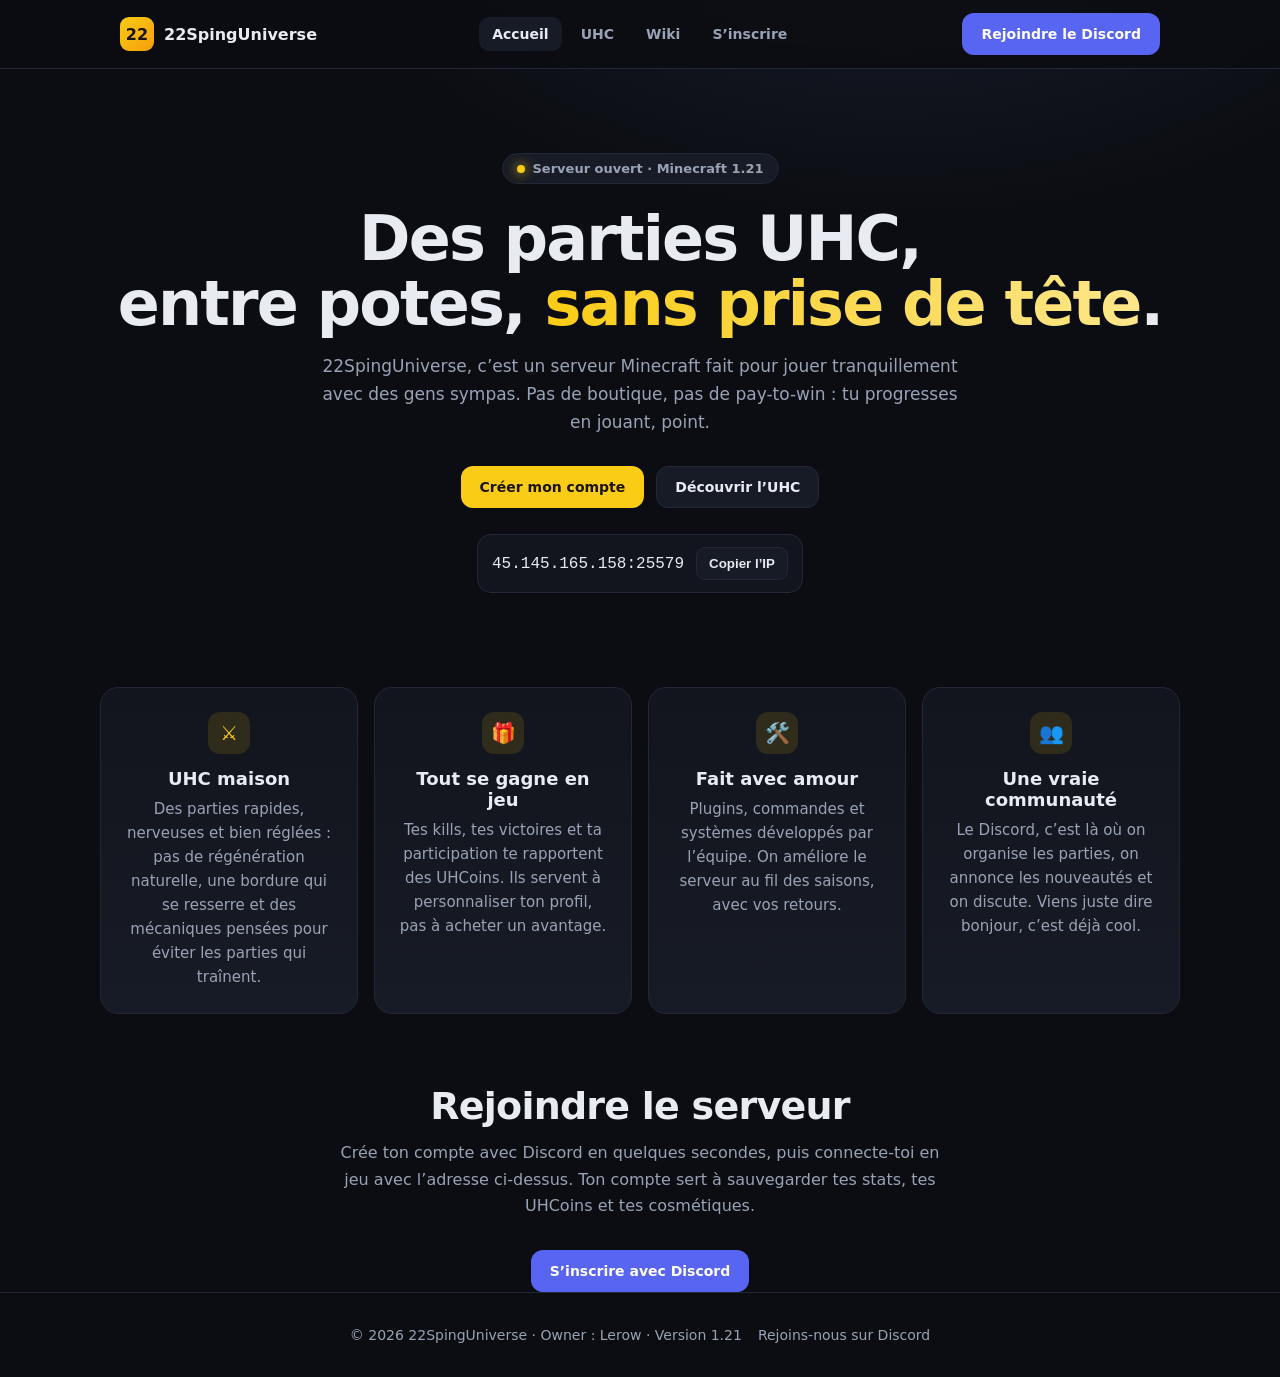
==== index.html @ 0c4b5602 "Add files via upload" ====
<!doctype html>
<html lang="fr">
<head>
<meta charset="utf-8">
<meta name="viewport" content="width=device-width, initial-scale=1">
<title>22SpingUniverse — Serveur Minecraft UHC entre amis</title>
<style>
:root{--bg:#0b0d12;--panel:#12151d;--panel2:#171b25;--line:#232838;--txt:#e8ebf2;--muted:#9aa3b5;--yellow:#facc15;--accent:#f59e0b;--discord:#5865F2}
*{box-sizing:border-box;margin:0;padding:0}
body{background:radial-gradient(1000px 600px at 70% -10%,#1b2030 0%,var(--bg) 60%);color:var(--txt);font-family:Inter,system-ui,sans-serif;min-height:100vh}
a{color:inherit;text-decoration:none}
.wrap{max-width:1080px;margin:0 auto;padding:0 20px}
header{position:sticky;top:0;z-index:20;background:rgba(11,13,18,.82);backdrop-filter:blur(12px);border-bottom:1px solid var(--line)}
.nav{display:flex;align-items:center;justify-content:space-between;height:68px}
.brand{display:flex;align-items:center;gap:10px;font-weight:800}
.logo{width:34px;height:34px;border-radius:9px;background:linear-gradient(135deg,var(--yellow),var(--accent));display:grid;place-items:center;color:#1a1400;font-weight:900}
.links{display:flex;gap:6px;align-items:center}
.links a{padding:9px 13px;border-radius:10px;color:var(--muted);font-size:14px;font-weight:600}
.links a:hover,.links a.active{color:var(--txt);background:var(--panel2)}
.btn{display:inline-flex;align-items:center;gap:9px;border-radius:12px;padding:12px 18px;font-weight:700;font-size:14px;border:1px solid transparent;cursor:pointer;transition:.18s}
.btn-yellow{background:var(--yellow);color:#1a1400}
.btn-yellow:hover{filter:brightness(1.08)}
.btn-discord{background:var(--discord);color:#fff}
.btn-discord:hover{filter:brightness(1.08)}
.btn-ghost{border-color:var(--line);background:var(--panel2);color:var(--txt)}
.hero{padding:84px 0 64px;text-align:center}
.pill{display:inline-flex;gap:8px;align-items:center;background:var(--panel2);border:1px solid var(--line);color:var(--muted);padding:7px 14px;border-radius:999px;font-size:13px;font-weight:600}
.dot{width:8px;height:8px;border-radius:50%;background:var(--yellow);box-shadow:0 0 12px var(--yellow)}
h1{font-size:clamp(36px,6vw,62px);line-height:1.05;margin:22px 0 16px;letter-spacing:-.03em}
h1 span{background:linear-gradient(90deg,var(--yellow),#fde68a);-webkit-background-clip:text;background-clip:text;color:transparent}
.lead{max-width:640px;margin:0 auto;color:var(--muted);font-size:17px;line-height:1.65}
.cta{display:flex;gap:12px;justify-content:center;flex-wrap:wrap;margin-top:30px}
.ip{margin-top:26px;display:inline-flex;align-items:center;gap:12px;background:var(--panel);border:1px solid var(--line);padding:12px 14px;border-radius:14px;font-family:ui-monospace,monospace}
.ip button{background:var(--panel2);border:1px solid var(--line);color:var(--txt);border-radius:9px;padding:8px 12px;cursor:pointer;font-weight:700}
.grid{display:grid;grid-template-columns:repeat(auto-fit,minmax(250px,1fr));gap:16px;padding:30px 0 70px}
.card{background:linear-gradient(180deg,var(--panel),var(--panel2));border:1px solid var(--line);border-radius:18px;padding:24px}
.card h3{margin-bottom:8px;font-size:18px}
.card p{color:var(--muted);line-height:1.6;font-size:15px}
.icon{width:42px;height:42px;border-radius:12px;display:grid;place-items:center;background:rgba(250,204,21,.12);color:var(--yellow);font-size:20px;margin-bottom:14px}
section{padding:64px 0}
h2{font-size:clamp(26px,4vw,38px);letter-spacing:-.02em;margin-bottom:12px}
.sub{color:var(--muted);max-width:620px;line-height:1.65}
footer{border-top:1px solid var(--line);padding:34px 0;color:var(--muted);font-size:14px}
.foot{display:flex;justify-content:space-between;gap:16px;flex-wrap:wrap;align-items:center}
@media(max-width:760px){.links{display:none}}

/* Centrage (hors header) */
.card{text-align:center}
.icon{margin-left:auto;margin-right:auto}
section.wrap{text-align:center}
.sub{margin-left:auto;margin-right:auto}
.foot{justify-content:center;text-align:center}
</style>
</head>
<body>
<header>
  <div class="wrap nav">
    <a class="brand" href="index.html"><span class="logo">22</span>22SpingUniverse</a>
    <nav class="links">
      <a href="index.html" class="active">Accueil</a>
      <a href="uhc.html">UHC</a>
      <a href="wiki.html">Wiki</a>
      <a href="register.html">S’inscrire</a>
    </nav>
    <a class="btn btn-discord" href="https://discord.gg/TON-INVITATION">Rejoindre le Discord</a>
  </div>
</header>

<main>
  <div class="wrap hero">
    <div class="pill"><span class="dot"></span> Serveur ouvert · Minecraft 1.21</div>
    <h1>Des parties UHC,<br>entre potes, <span>sans prise de tête</span>.</h1>
    <p class="lead">22SpingUniverse, c’est un serveur Minecraft fait pour jouer tranquillement avec des gens sympas. Pas de boutique, pas de pay-to-win : tu progresses en jouant, point.</p>
    <div class="cta">
      <a class="btn btn-yellow" href="register.html">Créer mon compte</a>
      <a class="btn btn-ghost" href="uhc.html">Découvrir l’UHC</a>
    </div>
    <div class="ip">
      <span id="ip">45.145.165.158:25579</span>
      <button onclick="navigator.clipboard.writeText(document.getElementById('ip').textContent)">Copier l’IP</button>
    </div>
  </div>

  <div class="wrap grid">
    <div class="card"><div class="icon">⚔️</div><h3>UHC maison</h3><p>Des parties rapides, nerveuses et bien réglées : pas de régénération naturelle, une bordure qui se resserre et des mécaniques pensées pour éviter les parties qui traînent.</p></div>
    <div class="card"><div class="icon">🎁</div><h3>Tout se gagne en jeu</h3><p>Tes kills, tes victoires et ta participation te rapportent des UHCoins. Ils servent à personnaliser ton profil, pas à acheter un avantage.</p></div>
    <div class="card"><div class="icon">🛠️</div><h3>Fait avec amour</h3><p>Plugins, commandes et systèmes développés par l’équipe. On améliore le serveur au fil des saisons, avec vos retours.</p></div>
    <div class="card"><div class="icon">👥</div><h3>Une vraie communauté</h3><p>Le Discord, c’est là où on organise les parties, on annonce les nouveautés et on discute. Viens juste dire bonjour, c’est déjà cool.</p></div>
  </div>

  <section class="wrap">
    <h2>Rejoindre le serveur</h2>
    <p class="sub">Crée ton compte avec Discord en quelques secondes, puis connecte-toi en jeu avec l’adresse ci-dessus. Ton compte sert à sauvegarder tes stats, tes UHCoins et tes cosmétiques.</p>
    <div class="cta">
      <a class="btn btn-discord" href="register.html">S’inscrire avec Discord</a>
    </div>
  </section>
</main>

<footer>
  <div class="wrap foot">
    <span>© 2026 22SpingUniverse · Owner : Lerow · Version 1.21</span>
    <a href="https://discord.gg/TON-INVITATION">Rejoins-nous sur Discord</a>
  </div>
</footer>
</body>
</html>
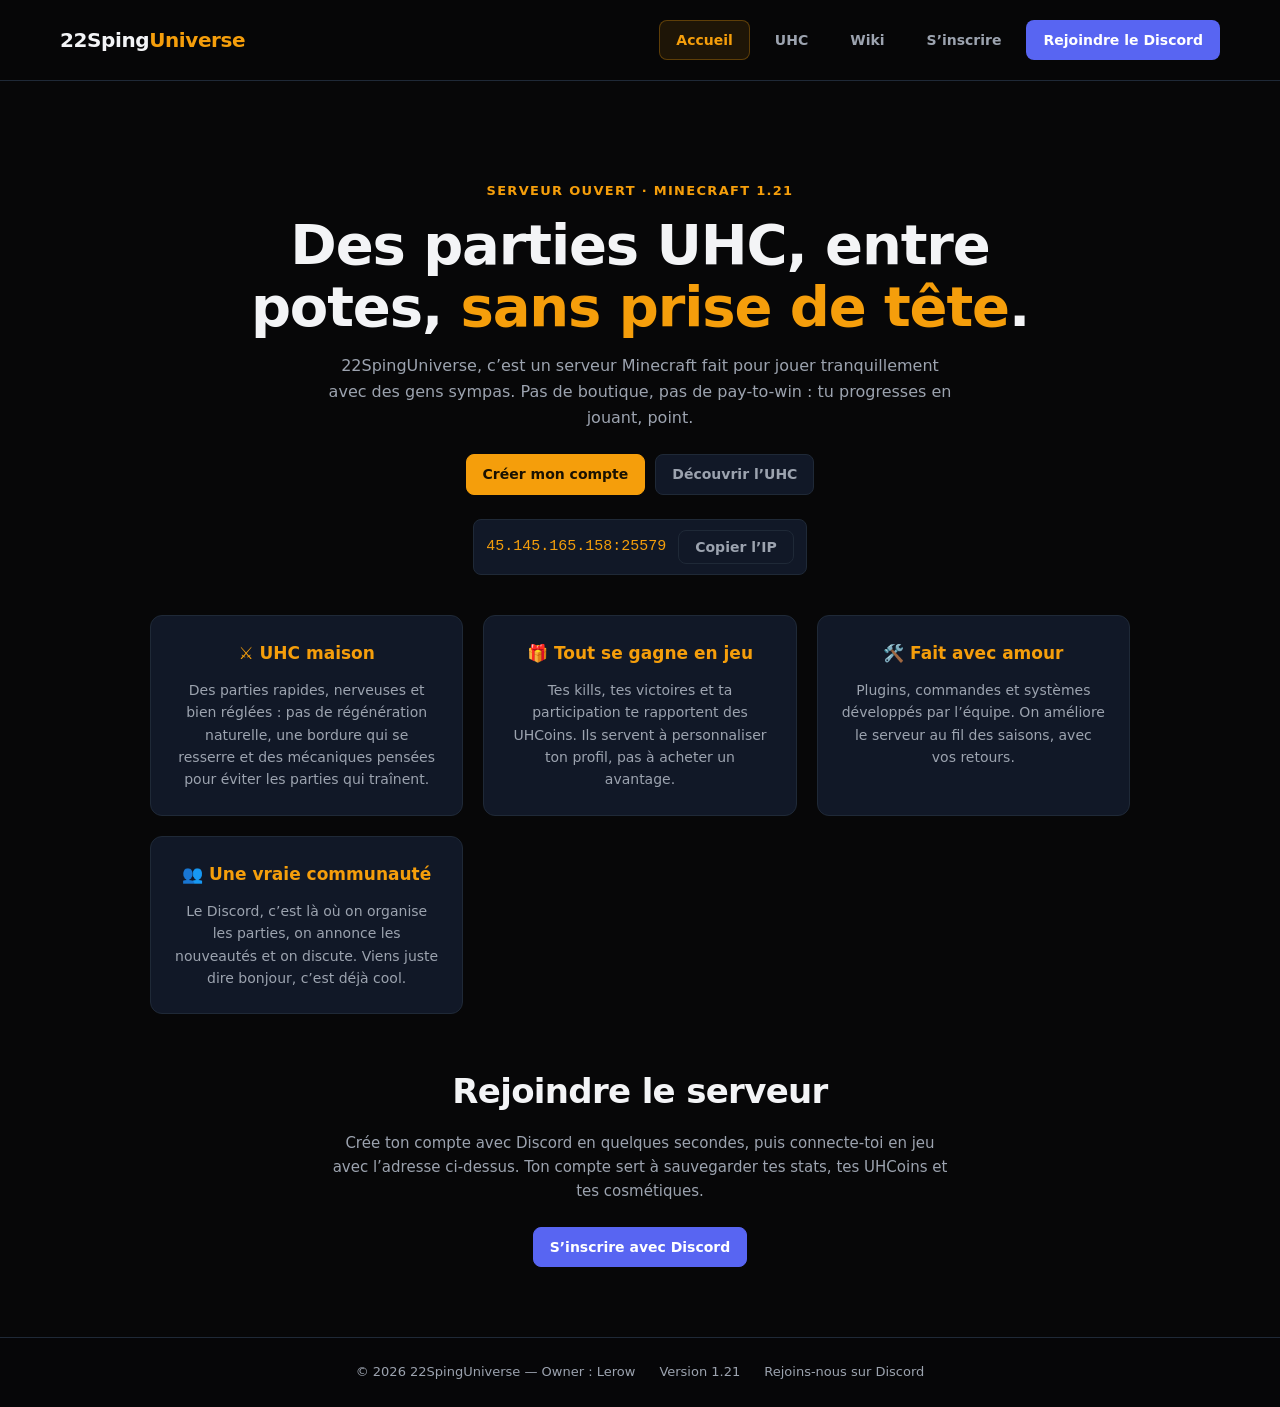
==== commit d8814d0d: "Add files via upload" ====
--- a/index.html
+++ b/index.html
@@ -2,106 +2,182 @@
 <html lang="fr">
 <head>
 <meta charset="utf-8">
-<meta name="viewport" content="width=device-width, initial-scale=1">
+<meta name="viewport" content="width=device-width, initial-scale=1, viewport-fit=cover">
 <title>22SpingUniverse — Serveur Minecraft UHC entre amis</title>
 <style>
-:root{--bg:#0b0d12;--panel:#12151d;--panel2:#171b25;--line:#232838;--txt:#e8ebf2;--muted:#9aa3b5;--yellow:#facc15;--accent:#f59e0b;--discord:#5865F2}
-*{box-sizing:border-box;margin:0;padding:0}
-body{background:radial-gradient(1000px 600px at 70% -10%,#1b2030 0%,var(--bg) 60%);color:var(--txt);font-family:Inter,system-ui,sans-serif;min-height:100vh}
-a{color:inherit;text-decoration:none}
-.wrap{max-width:1080px;margin:0 auto;padding:0 20px}
-header{position:sticky;top:0;z-index:20;background:rgba(11,13,18,.82);backdrop-filter:blur(12px);border-bottom:1px solid var(--line)}
-.nav{display:flex;align-items:center;justify-content:space-between;height:68px}
-.brand{display:flex;align-items:center;gap:10px;font-weight:800}
-.logo{width:34px;height:34px;border-radius:9px;background:linear-gradient(135deg,var(--yellow),var(--accent));display:grid;place-items:center;color:#1a1400;font-weight:900}
-.links{display:flex;gap:6px;align-items:center}
-.links a{padding:9px 13px;border-radius:10px;color:var(--muted);font-size:14px;font-weight:600}
-.links a:hover,.links a.active{color:var(--txt);background:var(--panel2)}
-.btn{display:inline-flex;align-items:center;gap:9px;border-radius:12px;padding:12px 18px;font-weight:700;font-size:14px;border:1px solid transparent;cursor:pointer;transition:.18s}
-.btn-yellow{background:var(--yellow);color:#1a1400}
-.btn-yellow:hover{filter:brightness(1.08)}
-.btn-discord{background:var(--discord);color:#fff}
-.btn-discord:hover{filter:brightness(1.08)}
-.btn-ghost{border-color:var(--line);background:var(--panel2);color:var(--txt)}
-.hero{padding:84px 0 64px;text-align:center}
-.pill{display:inline-flex;gap:8px;align-items:center;background:var(--panel2);border:1px solid var(--line);color:var(--muted);padding:7px 14px;border-radius:999px;font-size:13px;font-weight:600}
-.dot{width:8px;height:8px;border-radius:50%;background:var(--yellow);box-shadow:0 0 12px var(--yellow)}
-h1{font-size:clamp(36px,6vw,62px);line-height:1.05;margin:22px 0 16px;letter-spacing:-.03em}
-h1 span{background:linear-gradient(90deg,var(--yellow),#fde68a);-webkit-background-clip:text;background-clip:text;color:transparent}
-.lead{max-width:640px;margin:0 auto;color:var(--muted);font-size:17px;line-height:1.65}
-.cta{display:flex;gap:12px;justify-content:center;flex-wrap:wrap;margin-top:30px}
-.ip{margin-top:26px;display:inline-flex;align-items:center;gap:12px;background:var(--panel);border:1px solid var(--line);padding:12px 14px;border-radius:14px;font-family:ui-monospace,monospace}
-.ip button{background:var(--panel2);border:1px solid var(--line);color:var(--txt);border-radius:9px;padding:8px 12px;cursor:pointer;font-weight:700}
-.grid{display:grid;grid-template-columns:repeat(auto-fit,minmax(250px,1fr));gap:16px;padding:30px 0 70px}
-.card{background:linear-gradient(180deg,var(--panel),var(--panel2));border:1px solid var(--line);border-radius:18px;padding:24px}
-.card h3{margin-bottom:8px;font-size:18px}
-.card p{color:var(--muted);line-height:1.6;font-size:15px}
-.icon{width:42px;height:42px;border-radius:12px;display:grid;place-items:center;background:rgba(250,204,21,.12);color:var(--yellow);font-size:20px;margin-bottom:14px}
-section{padding:64px 0}
-h2{font-size:clamp(26px,4vw,38px);letter-spacing:-.02em;margin-bottom:12px}
-.sub{color:var(--muted);max-width:620px;line-height:1.65}
-footer{border-top:1px solid var(--line);padding:34px 0;color:var(--muted);font-size:14px}
-.foot{display:flex;justify-content:space-between;gap:16px;flex-wrap:wrap;align-items:center}
-@media(max-width:760px){.links{display:none}}
+:root {
+  --bg: #070708;
+  --fg: #f3f4f6;
+  --jaune: #f59e0b;
+  --jaune-hover: #fbbf24;
+  --dim: #9ca3af;
+  --ligne: #1f2937;
+  --ligne-jaune: rgba(245, 158, 11, 0.4);
+  --carte: #111827;
+  --discord: #5865F2;
+}
 
-/* Centrage (hors header) */
-.card{text-align:center}
-.icon{margin-left:auto;margin-right:auto}
-section.wrap{text-align:center}
-.sub{margin-left:auto;margin-right:auto}
-.foot{justify-content:center;text-align:center}
+* { box-sizing: border-box; }
+
+body {
+  margin: 0;
+  background: var(--bg);
+  color: var(--fg);
+  font: 16px/1.6 system-ui, -apple-system, 'Segoe UI', Roboto, sans-serif;
+  min-height: 100vh;
+  display: flex;
+  flex-direction: column;
+}
+
+a { color: inherit; text-decoration: none; }
+
+header.top {
+  border-bottom: 1px solid var(--ligne);
+  display: flex;
+  align-items: center;
+  justify-content: space-between;
+  gap: 16px;
+  padding: 20px clamp(20px, 5vw, 60px);
+  background: rgba(7, 7, 8, 0.8);
+  backdrop-filter: blur(10px);
+  position: sticky;
+  top: 0;
+  z-index: 100;
+}
+
+.logo { font-weight: 800; font-size: 20px; letter-spacing: -.02em; }
+.logo span { color: var(--jaune); }
+
+header.top nav { display: flex; gap: 8px; flex-wrap: wrap; align-items: center; }
+header.top nav a {
+  font-size: 14px; font-weight: 600; padding: 8px 16px;
+  border: 1px solid transparent; color: var(--dim); border-radius: 8px;
+  transition: all .2s ease;
+}
+header.top nav a:hover { color: var(--fg); background: rgba(255,255,255,0.03); border-color: var(--ligne); }
+header.top nav a.active { background: rgba(245,158,11,0.1); color: var(--jaune); border-color: rgba(245,158,11,0.3); }
+header.top nav a.discord { background: var(--discord); color: #fff; }
+header.top nav a.discord:hover { filter: brightness(1.1); }
+
+.menu-toggle {
+  display: none; background: none; border: 1px solid var(--ligne);
+  color: var(--fg); font-size: 20px; padding: 6px 12px; border-radius: 8px; cursor: pointer;
+}
+
+.hero {
+  padding: clamp(50px, 8vw, 100px) clamp(20px, 5vw, 60px) clamp(30px, 5vw, 40px);
+  max-width: 960px; margin: 0 auto; text-align: center;
+}
+.hero .kicker { color: var(--jaune); font-size: 13px; font-weight: 700; letter-spacing: .1em; text-transform: uppercase; margin: 0 0 12px; }
+.hero h1 { margin: 0 0 16px; font-size: clamp(34px, 6vw, 56px); font-weight: 800; line-height: 1.1; letter-spacing: -.02em; }
+.hero h1 em { font-style: normal; color: var(--jaune); }
+.hero p.lead { color: var(--dim); max-width: 640px; margin: 0 auto; }
+
+.cta { display: flex; gap: 10px; justify-content: center; flex-wrap: wrap; margin-top: 24px; }
+.btn {
+  display: inline-flex; align-items: center; gap: 8px; padding: 8px 16px;
+  font-size: 14px; font-weight: 600; border-radius: 8px; cursor: pointer;
+  border: 1px solid var(--ligne); background: var(--carte); color: var(--dim);
+  transition: all .2s ease; font-family: inherit;
+}
+.btn:hover { border-color: var(--ligne-jaune); color: var(--fg); }
+.btn-jaune { background: var(--jaune); border-color: var(--jaune); color: #1a1100; }
+.btn-jaune:hover { background: var(--jaune-hover); border-color: var(--jaune-hover); color: #1a1100; }
+.btn-discord { background: var(--discord); border-color: var(--discord); color: #fff; }
+.btn-discord:hover { filter: brightness(1.1); color: #fff; border-color: var(--discord); }
+
+.ip {
+  margin-top: 24px; display: inline-flex; align-items: center; gap: 12px;
+  background: var(--carte); border: 1px solid var(--ligne); padding: 10px 12px; border-radius: 8px;
+}
+.ip code { background: none; color: var(--jaune); font-family: monospace; font-size: 15px; padding: 0; }
+
+.content { padding: 0 clamp(20px, 5vw, 60px) clamp(40px, 6vw, 70px); max-width: 1100px; margin: 0 auto; width: 100%; }
+
+.cartes-grid { display: grid; gap: 20px; grid-template-columns: repeat(auto-fit, minmax(240px, 1fr)); }
+.card-info {
+  background: var(--carte); border: 1px solid var(--ligne); border-radius: 12px; padding: 24px;
+  text-align: center; transition: border-color .2s ease;
+}
+.card-info:hover { border-color: var(--ligne-jaune); }
+.card-info h3 { margin: 0 0 12px; font-size: 17px; color: var(--jaune); display: flex; align-items: center; justify-content: center; gap: 8px; }
+.card-info p { margin: 0; color: var(--dim); font-size: 14px; }
+
+.join { text-align: center; padding: clamp(30px, 5vw, 50px) 0 0; }
+.join h2 { margin: 0 0 12px; font-size: clamp(24px, 4vw, 34px); font-weight: 800; letter-spacing: -.02em; }
+.join p { color: var(--dim); max-width: 620px; margin: 0 auto; font-size: 15px; }
+
+footer {
+  margin-top: auto; border-top: 1px solid var(--ligne); padding: 24px clamp(20px, 5vw, 60px);
+  display: flex; justify-content: center; text-align: center; flex-wrap: wrap; gap: 12px 24px; font-size: 13px; color: var(--dim);
+  background: rgba(7, 7, 8, 0.5);
+}
+footer a:hover { color: var(--jaune); }
+
+@media (max-width: 768px) {
+  .menu-toggle { display: block; }
+  header.top { flex-wrap: wrap; }
+  header.top nav { display: none; width: 100%; flex-direction: column; align-items: stretch; margin-top: 16px; background: var(--carte); padding: 16px; border-radius: 10px; border: 1px solid var(--ligne); }
+  header.top nav.open { display: flex; }
+  header.top nav a { padding: 10px 14px; }
+}
 </style>
 </head>
 <body>
-<header>
-  <div class="wrap nav">
-    <a class="brand" href="index.html"><span class="logo">22</span>22SpingUniverse</a>
-    <nav class="links">
-      <a href="index.html" class="active">Accueil</a>
-      <a href="uhc.html">UHC</a>
-      <a href="wiki.html">Wiki</a>
-      <a href="register.html">S’inscrire</a>
-    </nav>
-    <a class="btn btn-discord" href="https://discord.gg/TON-INVITATION">Rejoindre le Discord</a>
-  </div>
+
+<header class="top">
+  <a class="logo" href="index.html">22Sping<span>Universe</span></a>
+  <button class="menu-toggle" onclick="toggleMenu()" aria-label="Menu">☰</button>
+  <nav id="nav-menu" aria-label="Navigation principale">
+    <a class="active" href="index.html">Accueil</a>
+    <a href="uhc.html">UHC</a>
+    <a href="wiki.html">Wiki</a>
+    <a href="register.html">S’inscrire</a>
+    <a class="discord" href="https://discord.gg/TON-INVITATION">Rejoindre le Discord</a>
+  </nav>
 </header>
 
 <main>
-  <div class="wrap hero">
-    <div class="pill"><span class="dot"></span> Serveur ouvert · Minecraft 1.21</div>
-    <h1>Des parties UHC,<br>entre potes, <span>sans prise de tête</span>.</h1>
+  <section class="hero">
+    <p class="kicker">Serveur ouvert · Minecraft 1.21</p>
+    <h1>Des parties UHC, entre potes, <em>sans prise de tête</em>.</h1>
     <p class="lead">22SpingUniverse, c’est un serveur Minecraft fait pour jouer tranquillement avec des gens sympas. Pas de boutique, pas de pay-to-win : tu progresses en jouant, point.</p>
     <div class="cta">
-      <a class="btn btn-yellow" href="register.html">Créer mon compte</a>
-      <a class="btn btn-ghost" href="uhc.html">Découvrir l’UHC</a>
+      <a class="btn btn-jaune" href="register.html">Créer mon compte</a>
+      <a class="btn" href="uhc.html">Découvrir l’UHC</a>
     </div>
     <div class="ip">
-      <span id="ip">45.145.165.158:25579</span>
-      <button onclick="navigator.clipboard.writeText(document.getElementById('ip').textContent)">Copier l’IP</button>
+      <code id="ip">45.145.165.158:25579</code>
+      <button class="btn" onclick="navigator.clipboard.writeText(document.getElementById('ip').textContent)">Copier l’IP</button>
     </div>
-  </div>
+  </section>
 
-  <div class="wrap grid">
-    <div class="card"><div class="icon">⚔️</div><h3>UHC maison</h3><p>Des parties rapides, nerveuses et bien réglées : pas de régénération naturelle, une bordure qui se resserre et des mécaniques pensées pour éviter les parties qui traînent.</p></div>
-    <div class="card"><div class="icon">🎁</div><h3>Tout se gagne en jeu</h3><p>Tes kills, tes victoires et ta participation te rapportent des UHCoins. Ils servent à personnaliser ton profil, pas à acheter un avantage.</p></div>
-    <div class="card"><div class="icon">🛠️</div><h3>Fait avec amour</h3><p>Plugins, commandes et systèmes développés par l’équipe. On améliore le serveur au fil des saisons, avec vos retours.</p></div>
-    <div class="card"><div class="icon">👥</div><h3>Une vraie communauté</h3><p>Le Discord, c’est là où on organise les parties, on annonce les nouveautés et on discute. Viens juste dire bonjour, c’est déjà cool.</p></div>
-  </div>
+  <section class="content">
+    <div class="cartes-grid">
+      <div class="card-info"><h3>⚔️ UHC maison</h3><p>Des parties rapides, nerveuses et bien réglées : pas de régénération naturelle, une bordure qui se resserre et des mécaniques pensées pour éviter les parties qui traînent.</p></div>
+      <div class="card-info"><h3>🎁 Tout se gagne en jeu</h3><p>Tes kills, tes victoires et ta participation te rapportent des UHCoins. Ils servent à personnaliser ton profil, pas à acheter un avantage.</p></div>
+      <div class="card-info"><h3>🛠️ Fait avec amour</h3><p>Plugins, commandes et systèmes développés par l’équipe. On améliore le serveur au fil des saisons, avec vos retours.</p></div>
+      <div class="card-info"><h3>👥 Une vraie communauté</h3><p>Le Discord, c’est là où on organise les parties, on annonce les nouveautés et on discute. Viens juste dire bonjour, c’est déjà cool.</p></div>
+    </div>
 
-  <section class="wrap">
-    <h2>Rejoindre le serveur</h2>
-    <p class="sub">Crée ton compte avec Discord en quelques secondes, puis connecte-toi en jeu avec l’adresse ci-dessus. Ton compte sert à sauvegarder tes stats, tes UHCoins et tes cosmétiques.</p>
-    <div class="cta">
-      <a class="btn btn-discord" href="register.html">S’inscrire avec Discord</a>
+    <div class="join">
+      <h2>Rejoindre le serveur</h2>
+      <p>Crée ton compte avec Discord en quelques secondes, puis connecte-toi en jeu avec l’adresse ci-dessus. Ton compte sert à sauvegarder tes stats, tes UHCoins et tes cosmétiques.</p>
+      <div class="cta">
+        <a class="btn btn-discord" href="register.html">S’inscrire avec Discord</a>
+      </div>
     </div>
   </section>
 </main>
 
 <footer>
-  <div class="wrap foot">
-    <span>© 2026 22SpingUniverse · Owner : Lerow · Version 1.21</span>
-    <a href="https://discord.gg/TON-INVITATION">Rejoins-nous sur Discord</a>
-  </div>
+  <span>&copy; 2026 22SpingUniverse &mdash; Owner : Lerow</span>
+  <span>Version 1.21</span>
+  <a href="https://discord.gg/TON-INVITATION">Rejoins-nous sur Discord</a>
 </footer>
+
+<script>
+function toggleMenu() { document.getElementById('nav-menu').classList.toggle('open'); }
+</script>
 </body>
 </html>
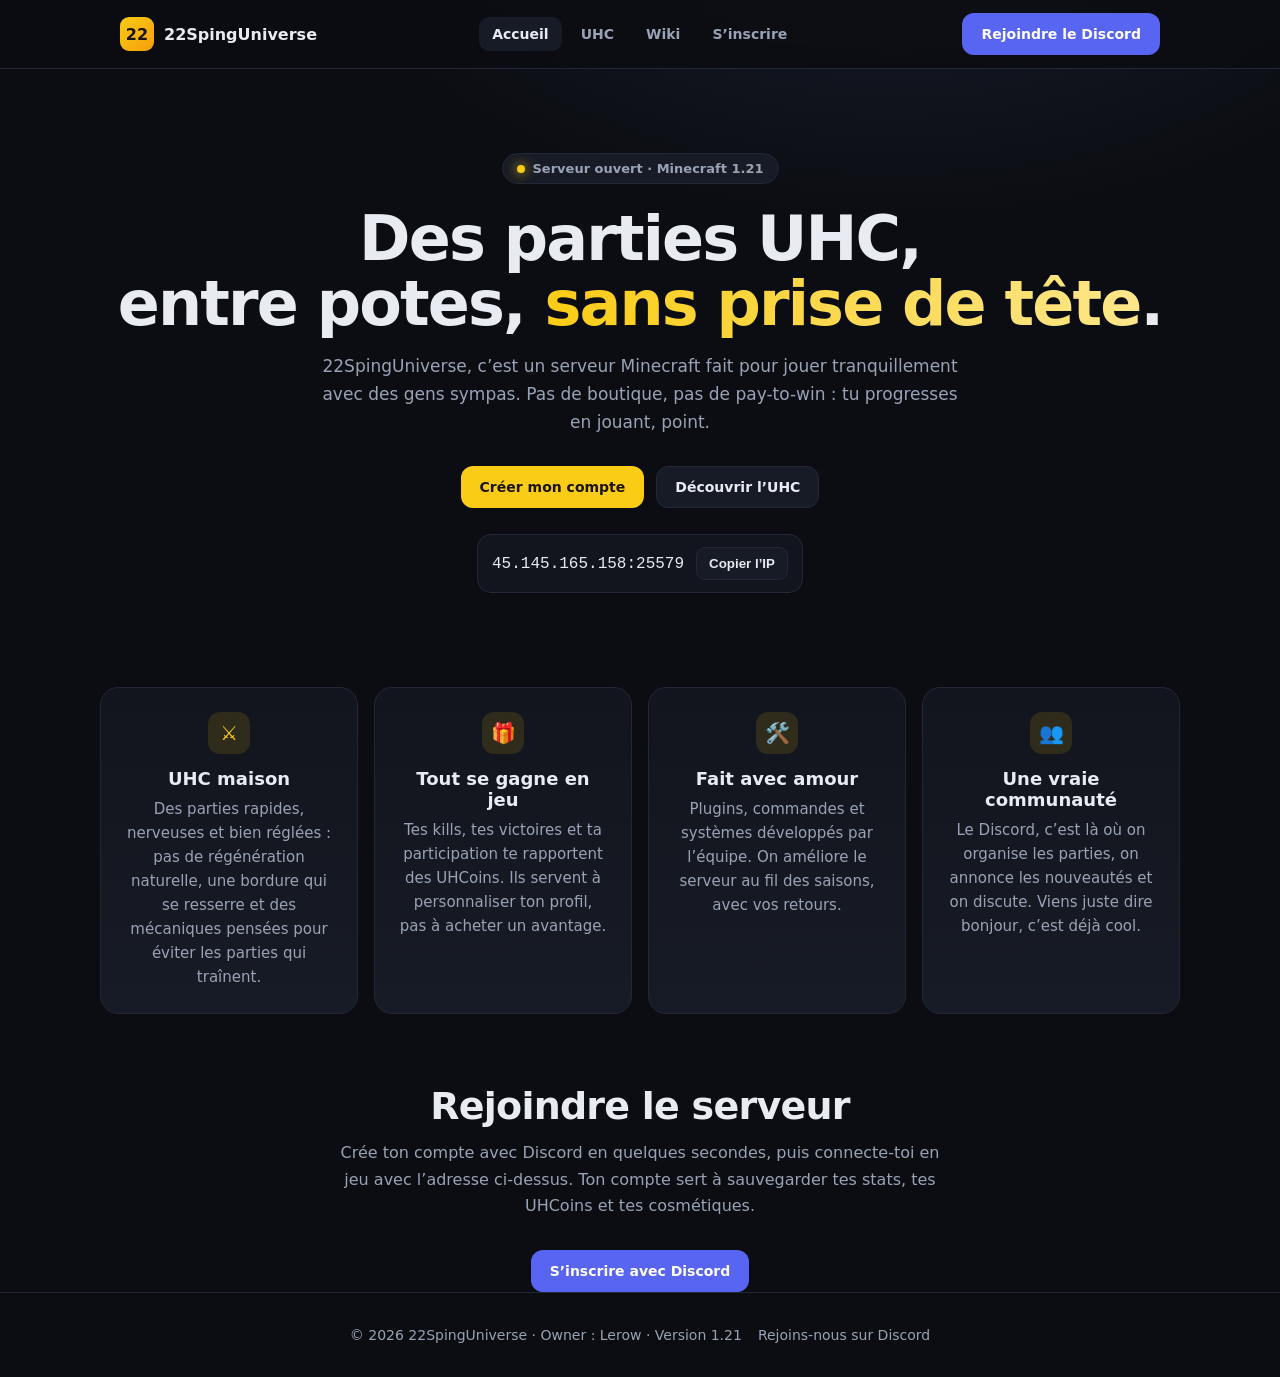
==== commit e00f5a85: "Add files via upload" ====
--- a/index.html
+++ b/index.html
@@ -2,182 +2,106 @@
 <html lang="fr">
 <head>
 <meta charset="utf-8">
-<meta name="viewport" content="width=device-width, initial-scale=1, viewport-fit=cover">
+<meta name="viewport" content="width=device-width, initial-scale=1">
 <title>22SpingUniverse — Serveur Minecraft UHC entre amis</title>
 <style>
-:root {
-  --bg: #070708;
-  --fg: #f3f4f6;
-  --jaune: #f59e0b;
-  --jaune-hover: #fbbf24;
-  --dim: #9ca3af;
-  --ligne: #1f2937;
-  --ligne-jaune: rgba(245, 158, 11, 0.4);
-  --carte: #111827;
-  --discord: #5865F2;
-}
+:root{--bg:#0b0d12;--panel:#12151d;--panel2:#171b25;--line:#232838;--txt:#e8ebf2;--muted:#9aa3b5;--yellow:#facc15;--accent:#f59e0b;--discord:#5865F2}
+*{box-sizing:border-box;margin:0;padding:0}
+body{background:radial-gradient(1000px 600px at 70% -10%,#1b2030 0%,var(--bg) 60%);color:var(--txt);font-family:Inter,system-ui,sans-serif;min-height:100vh}
+a{color:inherit;text-decoration:none}
+.wrap{max-width:1080px;margin:0 auto;padding:0 20px}
+header{position:sticky;top:0;z-index:20;background:rgba(11,13,18,.82);backdrop-filter:blur(12px);border-bottom:1px solid var(--line)}
+.nav{display:flex;align-items:center;justify-content:space-between;height:68px}
+.brand{display:flex;align-items:center;gap:10px;font-weight:800}
+.logo{width:34px;height:34px;border-radius:9px;background:linear-gradient(135deg,var(--yellow),var(--accent));display:grid;place-items:center;color:#1a1400;font-weight:900}
+.links{display:flex;gap:6px;align-items:center}
+.links a{padding:9px 13px;border-radius:10px;color:var(--muted);font-size:14px;font-weight:600}
+.links a:hover,.links a.active{color:var(--txt);background:var(--panel2)}
+.btn{display:inline-flex;align-items:center;gap:9px;border-radius:12px;padding:12px 18px;font-weight:700;font-size:14px;border:1px solid transparent;cursor:pointer;transition:.18s}
+.btn-yellow{background:var(--yellow);color:#1a1400}
+.btn-yellow:hover{filter:brightness(1.08)}
+.btn-discord{background:var(--discord);color:#fff}
+.btn-discord:hover{filter:brightness(1.08)}
+.btn-ghost{border-color:var(--line);background:var(--panel2);color:var(--txt)}
+.hero{padding:84px 0 64px;text-align:center}
+.pill{display:inline-flex;gap:8px;align-items:center;background:var(--panel2);border:1px solid var(--line);color:var(--muted);padding:7px 14px;border-radius:999px;font-size:13px;font-weight:600}
+.dot{width:8px;height:8px;border-radius:50%;background:var(--yellow);box-shadow:0 0 12px var(--yellow)}
+h1{font-size:clamp(36px,6vw,62px);line-height:1.05;margin:22px 0 16px;letter-spacing:-.03em}
+h1 span{background:linear-gradient(90deg,var(--yellow),#fde68a);-webkit-background-clip:text;background-clip:text;color:transparent}
+.lead{max-width:640px;margin:0 auto;color:var(--muted);font-size:17px;line-height:1.65}
+.cta{display:flex;gap:12px;justify-content:center;flex-wrap:wrap;margin-top:30px}
+.ip{margin-top:26px;display:inline-flex;align-items:center;gap:12px;background:var(--panel);border:1px solid var(--line);padding:12px 14px;border-radius:14px;font-family:ui-monospace,monospace}
+.ip button{background:var(--panel2);border:1px solid var(--line);color:var(--txt);border-radius:9px;padding:8px 12px;cursor:pointer;font-weight:700}
+.grid{display:grid;grid-template-columns:repeat(auto-fit,minmax(250px,1fr));gap:16px;padding:30px 0 70px}
+.card{background:linear-gradient(180deg,var(--panel),var(--panel2));border:1px solid var(--line);border-radius:18px;padding:24px}
+.card h3{margin-bottom:8px;font-size:18px}
+.card p{color:var(--muted);line-height:1.6;font-size:15px}
+.icon{width:42px;height:42px;border-radius:12px;display:grid;place-items:center;background:rgba(250,204,21,.12);color:var(--yellow);font-size:20px;margin-bottom:14px}
+section{padding:64px 0}
+h2{font-size:clamp(26px,4vw,38px);letter-spacing:-.02em;margin-bottom:12px}
+.sub{color:var(--muted);max-width:620px;line-height:1.65}
+footer{border-top:1px solid var(--line);padding:34px 0;color:var(--muted);font-size:14px}
+.foot{display:flex;justify-content:space-between;gap:16px;flex-wrap:wrap;align-items:center}
+@media(max-width:760px){.links{display:none}}
 
-* { box-sizing: border-box; }
-
-body {
-  margin: 0;
-  background: var(--bg);
-  color: var(--fg);
-  font: 16px/1.6 system-ui, -apple-system, 'Segoe UI', Roboto, sans-serif;
-  min-height: 100vh;
-  display: flex;
-  flex-direction: column;
-}
-
-a { color: inherit; text-decoration: none; }
-
-header.top {
-  border-bottom: 1px solid var(--ligne);
-  display: flex;
-  align-items: center;
-  justify-content: space-between;
-  gap: 16px;
-  padding: 20px clamp(20px, 5vw, 60px);
-  background: rgba(7, 7, 8, 0.8);
-  backdrop-filter: blur(10px);
-  position: sticky;
-  top: 0;
-  z-index: 100;
-}
-
-.logo { font-weight: 800; font-size: 20px; letter-spacing: -.02em; }
-.logo span { color: var(--jaune); }
-
-header.top nav { display: flex; gap: 8px; flex-wrap: wrap; align-items: center; }
-header.top nav a {
-  font-size: 14px; font-weight: 600; padding: 8px 16px;
-  border: 1px solid transparent; color: var(--dim); border-radius: 8px;
-  transition: all .2s ease;
-}
-header.top nav a:hover { color: var(--fg); background: rgba(255,255,255,0.03); border-color: var(--ligne); }
-header.top nav a.active { background: rgba(245,158,11,0.1); color: var(--jaune); border-color: rgba(245,158,11,0.3); }
-header.top nav a.discord { background: var(--discord); color: #fff; }
-header.top nav a.discord:hover { filter: brightness(1.1); }
-
-.menu-toggle {
-  display: none; background: none; border: 1px solid var(--ligne);
-  color: var(--fg); font-size: 20px; padding: 6px 12px; border-radius: 8px; cursor: pointer;
-}
-
-.hero {
-  padding: clamp(50px, 8vw, 100px) clamp(20px, 5vw, 60px) clamp(30px, 5vw, 40px);
-  max-width: 960px; margin: 0 auto; text-align: center;
-}
-.hero .kicker { color: var(--jaune); font-size: 13px; font-weight: 700; letter-spacing: .1em; text-transform: uppercase; margin: 0 0 12px; }
-.hero h1 { margin: 0 0 16px; font-size: clamp(34px, 6vw, 56px); font-weight: 800; line-height: 1.1; letter-spacing: -.02em; }
-.hero h1 em { font-style: normal; color: var(--jaune); }
-.hero p.lead { color: var(--dim); max-width: 640px; margin: 0 auto; }
-
-.cta { display: flex; gap: 10px; justify-content: center; flex-wrap: wrap; margin-top: 24px; }
-.btn {
-  display: inline-flex; align-items: center; gap: 8px; padding: 8px 16px;
-  font-size: 14px; font-weight: 600; border-radius: 8px; cursor: pointer;
-  border: 1px solid var(--ligne); background: var(--carte); color: var(--dim);
-  transition: all .2s ease; font-family: inherit;
-}
-.btn:hover { border-color: var(--ligne-jaune); color: var(--fg); }
-.btn-jaune { background: var(--jaune); border-color: var(--jaune); color: #1a1100; }
-.btn-jaune:hover { background: var(--jaune-hover); border-color: var(--jaune-hover); color: #1a1100; }
-.btn-discord { background: var(--discord); border-color: var(--discord); color: #fff; }
-.btn-discord:hover { filter: brightness(1.1); color: #fff; border-color: var(--discord); }
-
-.ip {
-  margin-top: 24px; display: inline-flex; align-items: center; gap: 12px;
-  background: var(--carte); border: 1px solid var(--ligne); padding: 10px 12px; border-radius: 8px;
-}
-.ip code { background: none; color: var(--jaune); font-family: monospace; font-size: 15px; padding: 0; }
-
-.content { padding: 0 clamp(20px, 5vw, 60px) clamp(40px, 6vw, 70px); max-width: 1100px; margin: 0 auto; width: 100%; }
-
-.cartes-grid { display: grid; gap: 20px; grid-template-columns: repeat(auto-fit, minmax(240px, 1fr)); }
-.card-info {
-  background: var(--carte); border: 1px solid var(--ligne); border-radius: 12px; padding: 24px;
-  text-align: center; transition: border-color .2s ease;
-}
-.card-info:hover { border-color: var(--ligne-jaune); }
-.card-info h3 { margin: 0 0 12px; font-size: 17px; color: var(--jaune); display: flex; align-items: center; justify-content: center; gap: 8px; }
-.card-info p { margin: 0; color: var(--dim); font-size: 14px; }
-
-.join { text-align: center; padding: clamp(30px, 5vw, 50px) 0 0; }
-.join h2 { margin: 0 0 12px; font-size: clamp(24px, 4vw, 34px); font-weight: 800; letter-spacing: -.02em; }
-.join p { color: var(--dim); max-width: 620px; margin: 0 auto; font-size: 15px; }
-
-footer {
-  margin-top: auto; border-top: 1px solid var(--ligne); padding: 24px clamp(20px, 5vw, 60px);
-  display: flex; justify-content: center; text-align: center; flex-wrap: wrap; gap: 12px 24px; font-size: 13px; color: var(--dim);
-  background: rgba(7, 7, 8, 0.5);
-}
-footer a:hover { color: var(--jaune); }
-
-@media (max-width: 768px) {
-  .menu-toggle { display: block; }
-  header.top { flex-wrap: wrap; }
-  header.top nav { display: none; width: 100%; flex-direction: column; align-items: stretch; margin-top: 16px; background: var(--carte); padding: 16px; border-radius: 10px; border: 1px solid var(--ligne); }
-  header.top nav.open { display: flex; }
-  header.top nav a { padding: 10px 14px; }
-}
+/* Centrage (hors header) */
+.card{text-align:center}
+.icon{margin-left:auto;margin-right:auto}
+section.wrap{text-align:center}
+.sub{margin-left:auto;margin-right:auto}
+.foot{justify-content:center;text-align:center}
 </style>
 </head>
 <body>
-
-<header class="top">
-  <a class="logo" href="index.html">22Sping<span>Universe</span></a>
-  <button class="menu-toggle" onclick="toggleMenu()" aria-label="Menu">☰</button>
-  <nav id="nav-menu" aria-label="Navigation principale">
-    <a class="active" href="index.html">Accueil</a>
-    <a href="uhc.html">UHC</a>
-    <a href="wiki.html">Wiki</a>
-    <a href="register.html">S’inscrire</a>
-    <a class="discord" href="https://discord.gg/TON-INVITATION">Rejoindre le Discord</a>
-  </nav>
+<header>
+  <div class="wrap nav">
+    <a class="brand" href="index.html"><span class="logo">22</span>22SpingUniverse</a>
+    <nav class="links">
+      <a href="index.html" class="active">Accueil</a>
+      <a href="uhc.html">UHC</a>
+      <a href="wiki.html">Wiki</a>
+      <a href="register.html">S’inscrire</a>
+    </nav>
+    <a class="btn btn-discord" href="https://discord.gg/TON-INVITATION">Rejoindre le Discord</a>
+  </div>
 </header>
 
 <main>
-  <section class="hero">
-    <p class="kicker">Serveur ouvert · Minecraft 1.21</p>
-    <h1>Des parties UHC, entre potes, <em>sans prise de tête</em>.</h1>
+  <div class="wrap hero">
+    <div class="pill"><span class="dot"></span> Serveur ouvert · Minecraft 1.21</div>
+    <h1>Des parties UHC,<br>entre potes, <span>sans prise de tête</span>.</h1>
     <p class="lead">22SpingUniverse, c’est un serveur Minecraft fait pour jouer tranquillement avec des gens sympas. Pas de boutique, pas de pay-to-win : tu progresses en jouant, point.</p>
     <div class="cta">
-      <a class="btn btn-jaune" href="register.html">Créer mon compte</a>
-      <a class="btn" href="uhc.html">Découvrir l’UHC</a>
+      <a class="btn btn-yellow" href="register.html">Créer mon compte</a>
+      <a class="btn btn-ghost" href="uhc.html">Découvrir l’UHC</a>
     </div>
     <div class="ip">
-      <code id="ip">45.145.165.158:25579</code>
-      <button class="btn" onclick="navigator.clipboard.writeText(document.getElementById('ip').textContent)">Copier l’IP</button>
+      <span id="ip">45.145.165.158:25579</span>
+      <button onclick="navigator.clipboard.writeText(document.getElementById('ip').textContent)">Copier l’IP</button>
     </div>
-  </section>
+  </div>
 
-  <section class="content">
-    <div class="cartes-grid">
-      <div class="card-info"><h3>⚔️ UHC maison</h3><p>Des parties rapides, nerveuses et bien réglées : pas de régénération naturelle, une bordure qui se resserre et des mécaniques pensées pour éviter les parties qui traînent.</p></div>
-      <div class="card-info"><h3>🎁 Tout se gagne en jeu</h3><p>Tes kills, tes victoires et ta participation te rapportent des UHCoins. Ils servent à personnaliser ton profil, pas à acheter un avantage.</p></div>
-      <div class="card-info"><h3>🛠️ Fait avec amour</h3><p>Plugins, commandes et systèmes développés par l’équipe. On améliore le serveur au fil des saisons, avec vos retours.</p></div>
-      <div class="card-info"><h3>👥 Une vraie communauté</h3><p>Le Discord, c’est là où on organise les parties, on annonce les nouveautés et on discute. Viens juste dire bonjour, c’est déjà cool.</p></div>
-    </div>
+  <div class="wrap grid">
+    <div class="card"><div class="icon">⚔️</div><h3>UHC maison</h3><p>Des parties rapides, nerveuses et bien réglées : pas de régénération naturelle, une bordure qui se resserre et des mécaniques pensées pour éviter les parties qui traînent.</p></div>
+    <div class="card"><div class="icon">🎁</div><h3>Tout se gagne en jeu</h3><p>Tes kills, tes victoires et ta participation te rapportent des UHCoins. Ils servent à personnaliser ton profil, pas à acheter un avantage.</p></div>
+    <div class="card"><div class="icon">🛠️</div><h3>Fait avec amour</h3><p>Plugins, commandes et systèmes développés par l’équipe. On améliore le serveur au fil des saisons, avec vos retours.</p></div>
+    <div class="card"><div class="icon">👥</div><h3>Une vraie communauté</h3><p>Le Discord, c’est là où on organise les parties, on annonce les nouveautés et on discute. Viens juste dire bonjour, c’est déjà cool.</p></div>
+  </div>
 
-    <div class="join">
-      <h2>Rejoindre le serveur</h2>
-      <p>Crée ton compte avec Discord en quelques secondes, puis connecte-toi en jeu avec l’adresse ci-dessus. Ton compte sert à sauvegarder tes stats, tes UHCoins et tes cosmétiques.</p>
-      <div class="cta">
-        <a class="btn btn-discord" href="register.html">S’inscrire avec Discord</a>
-      </div>
+  <section class="wrap">
+    <h2>Rejoindre le serveur</h2>
+    <p class="sub">Crée ton compte avec Discord en quelques secondes, puis connecte-toi en jeu avec l’adresse ci-dessus. Ton compte sert à sauvegarder tes stats, tes UHCoins et tes cosmétiques.</p>
+    <div class="cta">
+      <a class="btn btn-discord" href="register.html">S’inscrire avec Discord</a>
     </div>
   </section>
 </main>
 
 <footer>
-  <span>&copy; 2026 22SpingUniverse &mdash; Owner : Lerow</span>
-  <span>Version 1.21</span>
-  <a href="https://discord.gg/TON-INVITATION">Rejoins-nous sur Discord</a>
+  <div class="wrap foot">
+    <span>© 2026 22SpingUniverse · Owner : Lerow · Version 1.21</span>
+    <a href="https://discord.gg/TON-INVITATION">Rejoins-nous sur Discord</a>
+  </div>
 </footer>
-
-<script>
-function toggleMenu() { document.getElementById('nav-menu').classList.toggle('open'); }
-</script>
 </body>
 </html>
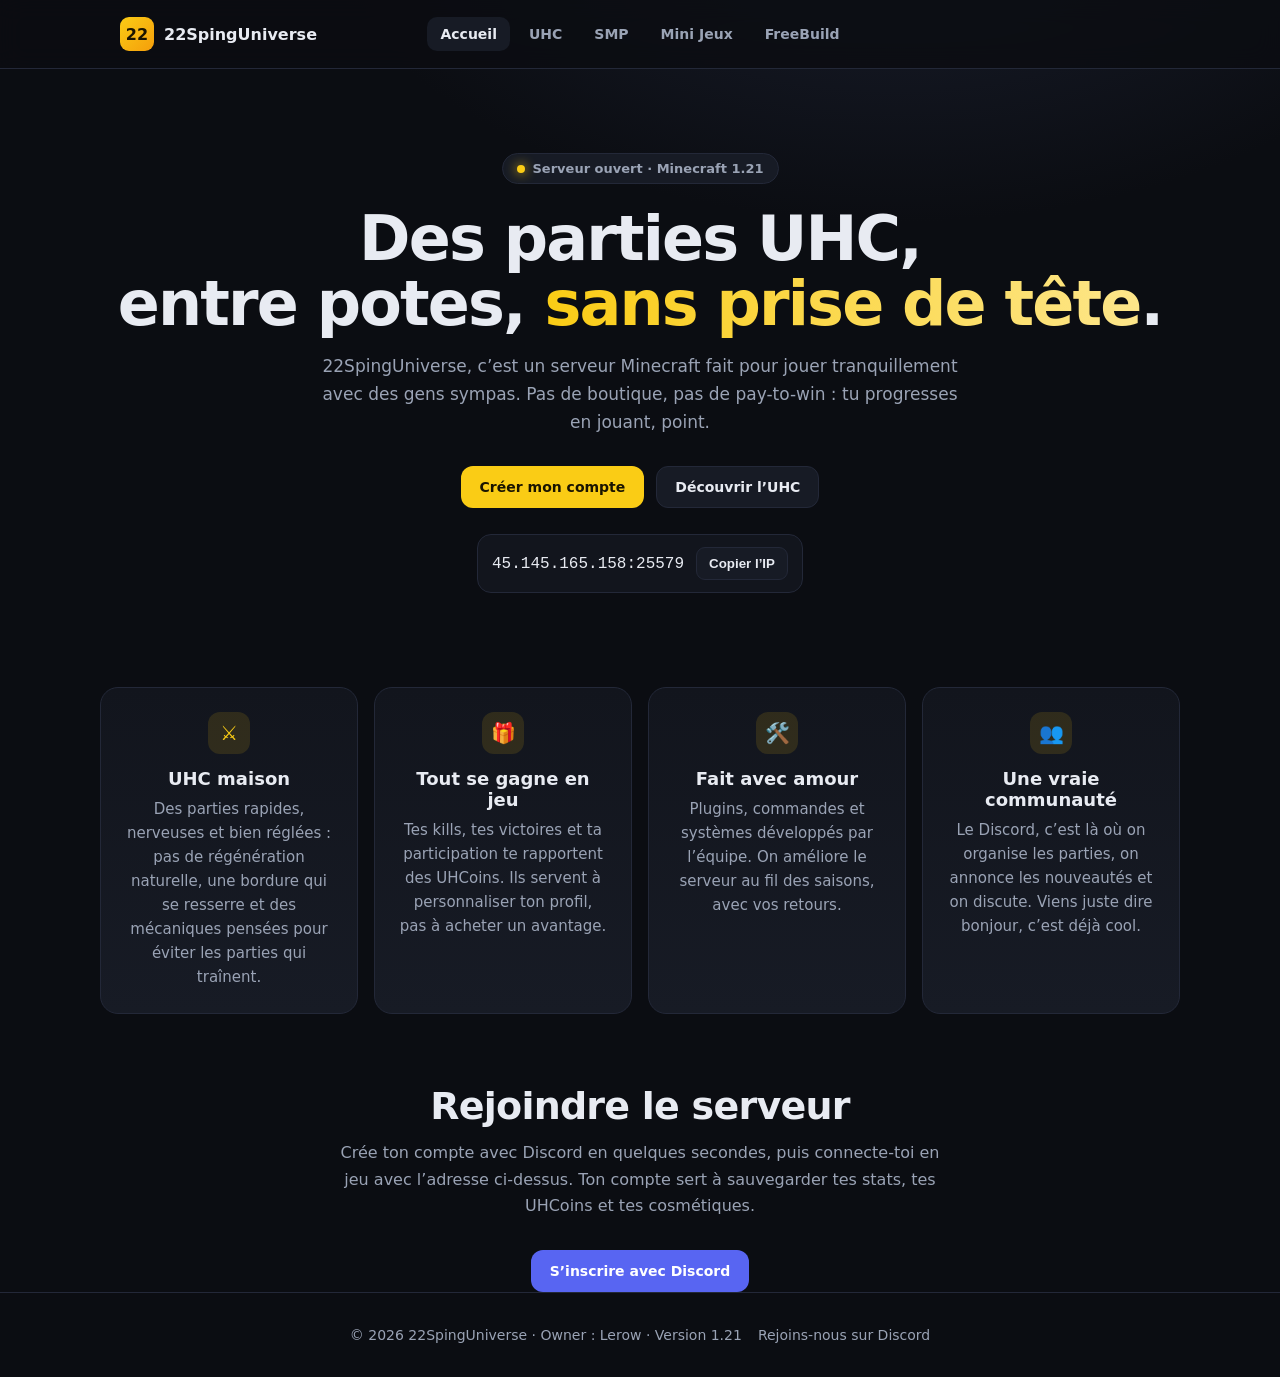
==== commit 95ffe999: "Add files via upload" ====
--- a/index.html
+++ b/index.html
@@ -11,7 +11,9 @@
 a{color:inherit;text-decoration:none}
 .wrap{max-width:1080px;margin:0 auto;padding:0 20px}
 header{position:sticky;top:0;z-index:20;background:rgba(11,13,18,.82);backdrop-filter:blur(12px);border-bottom:1px solid var(--line)}
-.nav{display:flex;align-items:center;justify-content:space-between;height:68px}
+.nav{display:grid;grid-template-columns:1fr auto 1fr;align-items:center;gap:16px;height:68px}
+.links{justify-content:center}
+.menu-toggle{display:none;background:var(--panel2);border:1px solid var(--line);color:var(--txt);font-size:20px;padding:6px 12px;border-radius:10px;cursor:pointer}
 .brand{display:flex;align-items:center;gap:10px;font-weight:800}
 .logo{width:34px;height:34px;border-radius:9px;background:linear-gradient(135deg,var(--yellow),var(--accent));display:grid;place-items:center;color:#1a1400;font-weight:900}
 .links{display:flex;gap:6px;align-items:center}
@@ -42,7 +44,7 @@
 .sub{color:var(--muted);max-width:620px;line-height:1.65}
 footer{border-top:1px solid var(--line);padding:34px 0;color:var(--muted);font-size:14px}
 .foot{display:flex;justify-content:space-between;gap:16px;flex-wrap:wrap;align-items:center}
-@media(max-width:760px){.links{display:none}}
+@media(max-width:760px){.nav{display:flex;flex-wrap:wrap;justify-content:space-between;height:auto;padding-top:12px;padding-bottom:12px}.menu-toggle{display:block}.links{display:none;width:100%;flex-direction:column;align-items:stretch;background:var(--panel);padding:12px;border-radius:14px;border:1px solid var(--line)}.links.open{display:flex}}
 
 /* Centrage (hors header) */
 .card{text-align:center}
@@ -56,13 +58,14 @@
 <header>
   <div class="wrap nav">
     <a class="brand" href="index.html"><span class="logo">22</span>22SpingUniverse</a>
-    <nav class="links">
+    <button class="menu-toggle" onclick="toggleMenu()" aria-label="Menu">☰</button>
+    <nav class="links" id="nav-menu" aria-label="Navigation principale">
       <a href="index.html" class="active">Accueil</a>
       <a href="uhc.html">UHC</a>
-      <a href="wiki.html">Wiki</a>
-      <a href="register.html">S’inscrire</a>
+      <a href="smp.html">SMP</a>
+      <a href="mini-jeux.html">Mini Jeux</a>
+      <a href="freebuild.html">FreeBuild</a>
     </nav>
-    <a class="btn btn-discord" href="https://discord.gg/TON-INVITATION">Rejoindre le Discord</a>
   </div>
 </header>
 
@@ -103,5 +106,6 @@
     <a href="https://discord.gg/TON-INVITATION">Rejoins-nous sur Discord</a>
   </div>
 </footer>
+<script>function toggleMenu(){document.getElementById('nav-menu').classList.toggle('open')}</script>
 </body>
 </html>
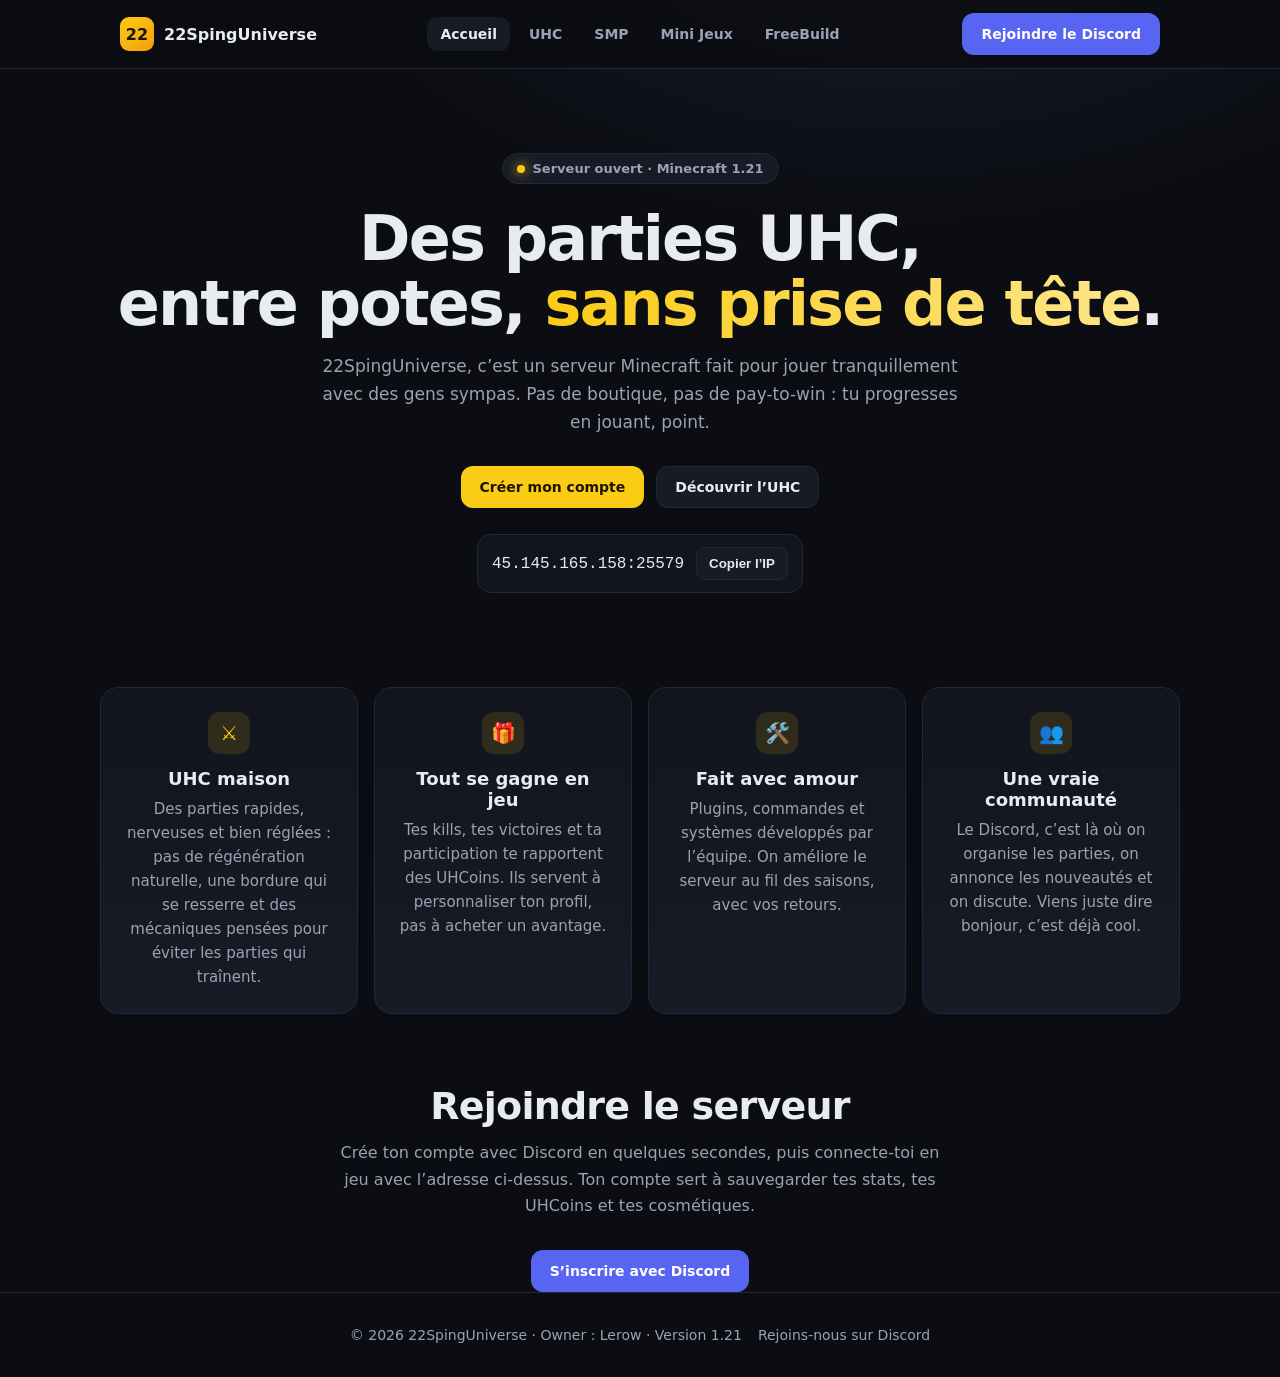
==== commit 7917abb5: "Add files via upload" ====
--- a/index.html
+++ b/index.html
@@ -22,7 +22,7 @@
 .btn{display:inline-flex;align-items:center;gap:9px;border-radius:12px;padding:12px 18px;font-weight:700;font-size:14px;border:1px solid transparent;cursor:pointer;transition:.18s}
 .btn-yellow{background:var(--yellow);color:#1a1400}
 .btn-yellow:hover{filter:brightness(1.08)}
-.btn-discord{background:var(--discord);color:#fff}
+.btn-discord{background:var(--discord);color:#fff;justify-self:end}
 .btn-discord:hover{filter:brightness(1.08)}
 .btn-ghost{border-color:var(--line);background:var(--panel2);color:var(--txt)}
 .hero{padding:84px 0 64px;text-align:center}
@@ -44,7 +44,7 @@
 .sub{color:var(--muted);max-width:620px;line-height:1.65}
 footer{border-top:1px solid var(--line);padding:34px 0;color:var(--muted);font-size:14px}
 .foot{display:flex;justify-content:space-between;gap:16px;flex-wrap:wrap;align-items:center}
-@media(max-width:760px){.nav{display:flex;flex-wrap:wrap;justify-content:space-between;height:auto;padding-top:12px;padding-bottom:12px}.menu-toggle{display:block}.links{display:none;width:100%;flex-direction:column;align-items:stretch;background:var(--panel);padding:12px;border-radius:14px;border:1px solid var(--line)}.links.open{display:flex}}
+@media(max-width:760px){.nav{display:flex;flex-wrap:wrap;justify-content:space-between;height:auto;padding-top:12px;padding-bottom:12px}.menu-toggle{display:block}.links{display:none;width:100%;flex-direction:column;align-items:stretch;background:var(--panel);padding:12px;border-radius:14px;border:1px solid var(--line)}.links.open{display:flex;order:4}.menu-toggle{order:3}.btn-discord{order:2;margin-left:auto}}
 
 /* Centrage (hors header) */
 .card{text-align:center}
@@ -66,6 +66,7 @@
       <a href="mini-jeux.html">Mini Jeux</a>
       <a href="freebuild.html">FreeBuild</a>
     </nav>
+    <a class="btn btn-discord" href="https://discord.gg/TON-INVITATION">Rejoindre le Discord</a>
   </div>
 </header>
 
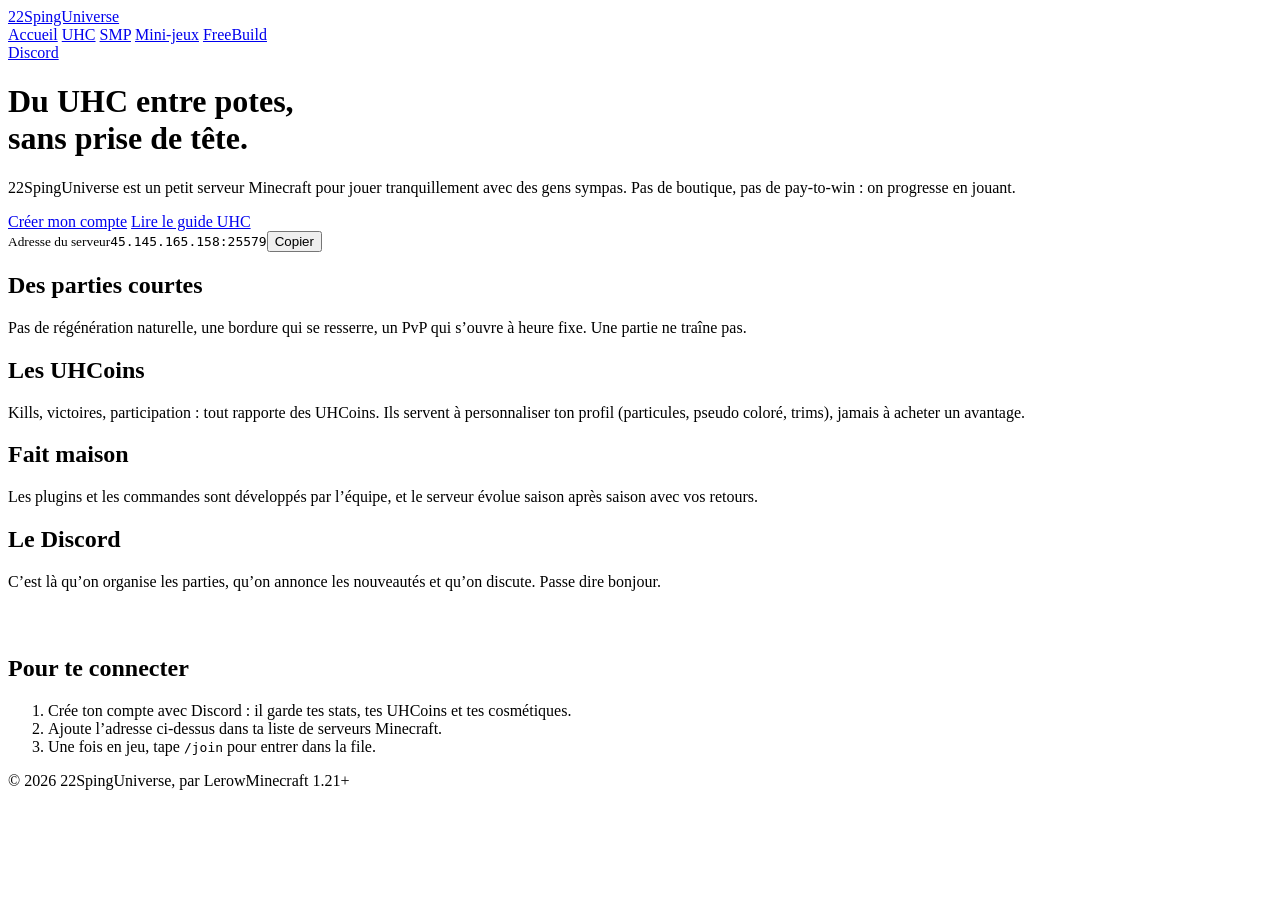
==== commit 86ff6a0d: "Add files via upload" ====
--- a/index.html
+++ b/index.html
@@ -1,112 +1,39 @@
-<!doctype html>
-<html lang="fr">
-<head>
-<meta charset="utf-8">
-<meta name="viewport" content="width=device-width, initial-scale=1">
-<title>22SpingUniverse — Serveur Minecraft UHC entre amis</title>
-<style>
-:root{--bg:#0b0d12;--panel:#12151d;--panel2:#171b25;--line:#232838;--txt:#e8ebf2;--muted:#9aa3b5;--yellow:#facc15;--accent:#f59e0b;--discord:#5865F2}
-*{box-sizing:border-box;margin:0;padding:0}
-body{background:radial-gradient(1000px 600px at 70% -10%,#1b2030 0%,var(--bg) 60%);color:var(--txt);font-family:Inter,system-ui,sans-serif;min-height:100vh}
-a{color:inherit;text-decoration:none}
-.wrap{max-width:1080px;margin:0 auto;padding:0 20px}
-header{position:sticky;top:0;z-index:20;background:rgba(11,13,18,.82);backdrop-filter:blur(12px);border-bottom:1px solid var(--line)}
-.nav{display:grid;grid-template-columns:1fr auto 1fr;align-items:center;gap:16px;height:68px}
-.links{justify-content:center}
-.menu-toggle{display:none;background:var(--panel2);border:1px solid var(--line);color:var(--txt);font-size:20px;padding:6px 12px;border-radius:10px;cursor:pointer}
-.brand{display:flex;align-items:center;gap:10px;font-weight:800}
-.logo{width:34px;height:34px;border-radius:9px;background:linear-gradient(135deg,var(--yellow),var(--accent));display:grid;place-items:center;color:#1a1400;font-weight:900}
-.links{display:flex;gap:6px;align-items:center}
-.links a{padding:9px 13px;border-radius:10px;color:var(--muted);font-size:14px;font-weight:600}
-.links a:hover,.links a.active{color:var(--txt);background:var(--panel2)}
-.btn{display:inline-flex;align-items:center;gap:9px;border-radius:12px;padding:12px 18px;font-weight:700;font-size:14px;border:1px solid transparent;cursor:pointer;transition:.18s}
-.btn-yellow{background:var(--yellow);color:#1a1400}
-.btn-yellow:hover{filter:brightness(1.08)}
-.btn-discord{background:var(--discord);color:#fff;justify-self:end}
-.btn-discord:hover{filter:brightness(1.08)}
-.btn-ghost{border-color:var(--line);background:var(--panel2);color:var(--txt)}
-.hero{padding:84px 0 64px;text-align:center}
-.pill{display:inline-flex;gap:8px;align-items:center;background:var(--panel2);border:1px solid var(--line);color:var(--muted);padding:7px 14px;border-radius:999px;font-size:13px;font-weight:600}
-.dot{width:8px;height:8px;border-radius:50%;background:var(--yellow);box-shadow:0 0 12px var(--yellow)}
-h1{font-size:clamp(36px,6vw,62px);line-height:1.05;margin:22px 0 16px;letter-spacing:-.03em}
-h1 span{background:linear-gradient(90deg,var(--yellow),#fde68a);-webkit-background-clip:text;background-clip:text;color:transparent}
-.lead{max-width:640px;margin:0 auto;color:var(--muted);font-size:17px;line-height:1.65}
-.cta{display:flex;gap:12px;justify-content:center;flex-wrap:wrap;margin-top:30px}
-.ip{margin-top:26px;display:inline-flex;align-items:center;gap:12px;background:var(--panel);border:1px solid var(--line);padding:12px 14px;border-radius:14px;font-family:ui-monospace,monospace}
-.ip button{background:var(--panel2);border:1px solid var(--line);color:var(--txt);border-radius:9px;padding:8px 12px;cursor:pointer;font-weight:700}
-.grid{display:grid;grid-template-columns:repeat(auto-fit,minmax(250px,1fr));gap:16px;padding:30px 0 70px}
-.card{background:linear-gradient(180deg,var(--panel),var(--panel2));border:1px solid var(--line);border-radius:18px;padding:24px}
-.card h3{margin-bottom:8px;font-size:18px}
-.card p{color:var(--muted);line-height:1.6;font-size:15px}
-.icon{width:42px;height:42px;border-radius:12px;display:grid;place-items:center;background:rgba(250,204,21,.12);color:var(--yellow);font-size:20px;margin-bottom:14px}
-section{padding:64px 0}
-h2{font-size:clamp(26px,4vw,38px);letter-spacing:-.02em;margin-bottom:12px}
-.sub{color:var(--muted);max-width:620px;line-height:1.65}
-footer{border-top:1px solid var(--line);padding:34px 0;color:var(--muted);font-size:14px}
-.foot{display:flex;justify-content:space-between;gap:16px;flex-wrap:wrap;align-items:center}
-@media(max-width:760px){.nav{display:flex;flex-wrap:wrap;justify-content:space-between;height:auto;padding-top:12px;padding-bottom:12px}.menu-toggle{display:block}.links{display:none;width:100%;flex-direction:column;align-items:stretch;background:var(--panel);padding:12px;border-radius:14px;border:1px solid var(--line)}.links.open{display:flex;order:4}.menu-toggle{order:3}.btn-discord{order:2;margin-left:auto}}
-
-/* Centrage (hors header) */
-.card{text-align:center}
-.icon{margin-left:auto;margin-right:auto}
-section.wrap{text-align:center}
-.sub{margin-left:auto;margin-right:auto}
-.foot{justify-content:center;text-align:center}
-</style>
-</head>
-<body>
-<header>
-  <div class="wrap nav">
-    <a class="brand" href="index.html"><span class="logo">22</span>22SpingUniverse</a>
-    <button class="menu-toggle" onclick="toggleMenu()" aria-label="Menu">☰</button>
-    <nav class="links" id="nav-menu" aria-label="Navigation principale">
-      <a href="index.html" class="active">Accueil</a>
-      <a href="uhc.html">UHC</a>
-      <a href="smp.html">SMP</a>
-      <a href="mini-jeux.html">Mini Jeux</a>
-      <a href="freebuild.html">FreeBuild</a>
-    </nav>
-    <a class="btn btn-discord" href="https://discord.gg/TON-INVITATION">Rejoindre le Discord</a>
-  </div>
-</header>
-
-<main>
-  <div class="wrap hero">
-    <div class="pill"><span class="dot"></span> Serveur ouvert · Minecraft 1.21</div>
-    <h1>Des parties UHC,<br>entre potes, <span>sans prise de tête</span>.</h1>
-    <p class="lead">22SpingUniverse, c’est un serveur Minecraft fait pour jouer tranquillement avec des gens sympas. Pas de boutique, pas de pay-to-win : tu progresses en jouant, point.</p>
-    <div class="cta">
-      <a class="btn btn-yellow" href="register.html">Créer mon compte</a>
-      <a class="btn btn-ghost" href="uhc.html">Découvrir l’UHC</a>
-    </div>
-    <div class="ip">
-      <span id="ip">45.145.165.158:25579</span>
-      <button onclick="navigator.clipboard.writeText(document.getElementById('ip').textContent)">Copier l’IP</button>
-    </div>
-  </div>
-
-  <div class="wrap grid">
-    <div class="card"><div class="icon">⚔️</div><h3>UHC maison</h3><p>Des parties rapides, nerveuses et bien réglées : pas de régénération naturelle, une bordure qui se resserre et des mécaniques pensées pour éviter les parties qui traînent.</p></div>
-    <div class="card"><div class="icon">🎁</div><h3>Tout se gagne en jeu</h3><p>Tes kills, tes victoires et ta participation te rapportent des UHCoins. Ils servent à personnaliser ton profil, pas à acheter un avantage.</p></div>
-    <div class="card"><div class="icon">🛠️</div><h3>Fait avec amour</h3><p>Plugins, commandes et systèmes développés par l’équipe. On améliore le serveur au fil des saisons, avec vos retours.</p></div>
-    <div class="card"><div class="icon">👥</div><h3>Une vraie communauté</h3><p>Le Discord, c’est là où on organise les parties, on annonce les nouveautés et on discute. Viens juste dire bonjour, c’est déjà cool.</p></div>
-  </div>
-
-  <section class="wrap">
-    <h2>Rejoindre le serveur</h2>
-    <p class="sub">Crée ton compte avec Discord en quelques secondes, puis connecte-toi en jeu avec l’adresse ci-dessus. Ton compte sert à sauvegarder tes stats, tes UHCoins et tes cosmétiques.</p>
-    <div class="cta">
-      <a class="btn btn-discord" href="register.html">S’inscrire avec Discord</a>
-    </div>
-  </section>
-</main>
-
-<footer>
-  <div class="wrap foot">
-    <span>© 2026 22SpingUniverse · Owner : Lerow · Version 1.21</span>
-    <a href="https://discord.gg/TON-INVITATION">Rejoins-nous sur Discord</a>
-  </div>
-</footer>
-<script>function toggleMenu(){document.getElementById('nav-menu').classList.toggle('open')}</script>
-</body>
-</html>+<!doctype html><html lang="fr"><head>
+<meta charset="utf-8">
+<meta name="viewport" content="width=device-width, initial-scale=1, viewport-fit=cover">
+<link rel="preconnect" href="https://fonts.googleapis.com"><link rel="preconnect" href="https://fonts.gstatic.com" crossorigin>
+<link href="https://fonts.googleapis.com/css2?family=Figtree:wght@400;600&family=Pixelify+Sans:wght@500;600&display=swap" rel="stylesheet">
+<link rel="stylesheet" href="style.css">
+<title>Serveur Minecraft UHC entre amis – 22SpingUniverse</title></head><body>
+<header><div class="wrap">
+<a class="brand" href="index.html">22SpingUniverse</a>
+<nav aria-label="Navigation principale">
+<a href="index.html" aria-current="page">Accueil</a>
+<a href="uhc.html">UHC</a>
+<a href="smp.html">SMP</a>
+<a href="mini-jeux.html">Mini-jeux</a>
+<a href="freebuild.html">FreeBuild</a>
+</nav>
+<a class="btn" href="https://discord.gg/mGUBgtmPyU">Discord</a>
+</div></header>
+<main><div class="wrap">
+<h1>Du UHC entre potes,<br>sans prise de tête.</h1>
+<p class="lead">22SpingUniverse est un petit serveur Minecraft pour jouer tranquillement avec des gens sympas. Pas de boutique, pas de pay-to-win : on progresse en jouant.</p>
+<div class="row">
+<a class="btn main" href="register.html">Créer mon compte</a>
+<a class="btn" href="uhc.html">Lire le guide UHC</a>
+</div>
+<div class="box server"><small>Adresse du serveur</small><code id="ip">45.145.165.158:25579</code><button class="btn" id="copy" type="button">Copier</button></div>
+<div class="cols">
+<section><h2>Des parties courtes</h2><p>Pas de régénération naturelle, une bordure qui se resserre, un PvP qui s’ouvre à heure fixe. Une partie ne traîne pas.</p></section>
+<section><h2>Les UHCoins</h2><p>Kills, victoires, participation : tout rapporte des UHCoins. Ils servent à personnaliser ton profil (particules, pseudo coloré, trims), jamais à acheter un avantage.</p></section>
+<section><h2>Fait maison</h2><p>Les plugins et les commandes sont développés par l’équipe, et le serveur évolue saison après saison avec vos retours.</p></section>
+<section><h2>Le Discord</h2><p>C’est là qu’on organise les parties, qu’on annonce les nouveautés et qu’on discute. Passe dire bonjour.</p></section>
+</div>
+<h2 style="margin-top:64px">Pour te connecter</h2>
+<ol>
+<li>Crée ton compte avec Discord : il garde tes stats, tes UHCoins et tes cosmétiques.</li>
+<li>Ajoute l’adresse ci-dessus dans ta liste de serveurs Minecraft.</li>
+<li>Une fois en jeu, tape <code>/join</code> pour entrer dans la file.</li>
+</ol>
+</div></main><footer><div class="wrap"><span>© 2026 22SpingUniverse, par Lerow</span><span>Minecraft 1.21+</span></div></footer><script>document.getElementById("copy").onclick=function(){var b=this;navigator.clipboard.writeText(document.getElementById("ip").textContent).then(function(){b.textContent="Copié";setTimeout(function(){b.textContent="Copier"},1500)})}</script></body></html>
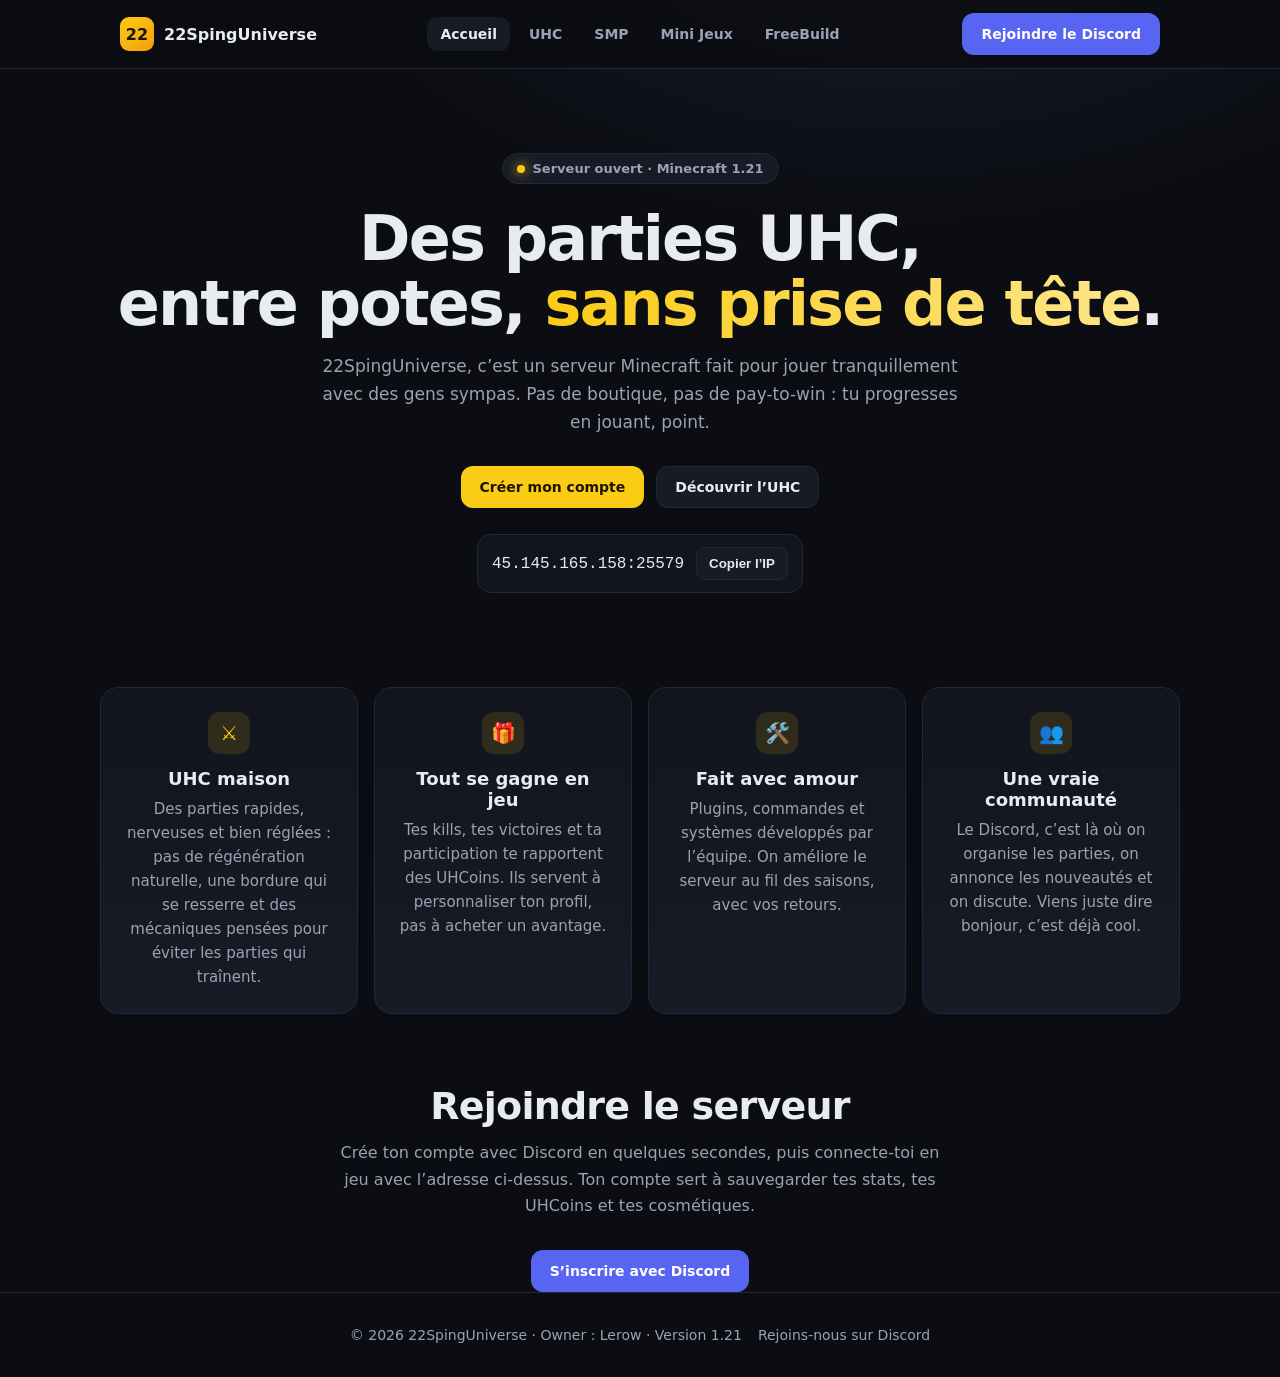
==== commit 019f798e: "Add files via upload" ====
--- a/index.html
+++ b/index.html
@@ -1,39 +1,112 @@
-<!doctype html><html lang="fr"><head>
-<meta charset="utf-8">
-<meta name="viewport" content="width=device-width, initial-scale=1, viewport-fit=cover">
-<link rel="preconnect" href="https://fonts.googleapis.com"><link rel="preconnect" href="https://fonts.gstatic.com" crossorigin>
-<link href="https://fonts.googleapis.com/css2?family=Figtree:wght@400;600&family=Pixelify+Sans:wght@500;600&display=swap" rel="stylesheet">
-<link rel="stylesheet" href="style.css">
-<title>Serveur Minecraft UHC entre amis – 22SpingUniverse</title></head><body>
-<header><div class="wrap">
-<a class="brand" href="index.html">22SpingUniverse</a>
-<nav aria-label="Navigation principale">
-<a href="index.html" aria-current="page">Accueil</a>
-<a href="uhc.html">UHC</a>
-<a href="smp.html">SMP</a>
-<a href="mini-jeux.html">Mini-jeux</a>
-<a href="freebuild.html">FreeBuild</a>
-</nav>
-<a class="btn" href="https://discord.gg/mGUBgtmPyU">Discord</a>
-</div></header>
-<main><div class="wrap">
-<h1>Du UHC entre potes,<br>sans prise de tête.</h1>
-<p class="lead">22SpingUniverse est un petit serveur Minecraft pour jouer tranquillement avec des gens sympas. Pas de boutique, pas de pay-to-win : on progresse en jouant.</p>
-<div class="row">
-<a class="btn main" href="register.html">Créer mon compte</a>
-<a class="btn" href="uhc.html">Lire le guide UHC</a>
-</div>
-<div class="box server"><small>Adresse du serveur</small><code id="ip">45.145.165.158:25579</code><button class="btn" id="copy" type="button">Copier</button></div>
-<div class="cols">
-<section><h2>Des parties courtes</h2><p>Pas de régénération naturelle, une bordure qui se resserre, un PvP qui s’ouvre à heure fixe. Une partie ne traîne pas.</p></section>
-<section><h2>Les UHCoins</h2><p>Kills, victoires, participation : tout rapporte des UHCoins. Ils servent à personnaliser ton profil (particules, pseudo coloré, trims), jamais à acheter un avantage.</p></section>
-<section><h2>Fait maison</h2><p>Les plugins et les commandes sont développés par l’équipe, et le serveur évolue saison après saison avec vos retours.</p></section>
-<section><h2>Le Discord</h2><p>C’est là qu’on organise les parties, qu’on annonce les nouveautés et qu’on discute. Passe dire bonjour.</p></section>
-</div>
-<h2 style="margin-top:64px">Pour te connecter</h2>
-<ol>
-<li>Crée ton compte avec Discord : il garde tes stats, tes UHCoins et tes cosmétiques.</li>
-<li>Ajoute l’adresse ci-dessus dans ta liste de serveurs Minecraft.</li>
-<li>Une fois en jeu, tape <code>/join</code> pour entrer dans la file.</li>
-</ol>
-</div></main><footer><div class="wrap"><span>© 2026 22SpingUniverse, par Lerow</span><span>Minecraft 1.21+</span></div></footer><script>document.getElementById("copy").onclick=function(){var b=this;navigator.clipboard.writeText(document.getElementById("ip").textContent).then(function(){b.textContent="Copié";setTimeout(function(){b.textContent="Copier"},1500)})}</script></body></html>
+<!doctype html>
+<html lang="fr">
+<head>
+<meta charset="utf-8">
+<meta name="viewport" content="width=device-width, initial-scale=1">
+<title>22SpingUniverse — Serveur Minecraft UHC entre amis</title>
+<style>
+:root{--bg:#0b0d12;--panel:#12151d;--panel2:#171b25;--line:#232838;--txt:#e8ebf2;--muted:#9aa3b5;--yellow:#facc15;--accent:#f59e0b;--discord:#5865F2}
+*{box-sizing:border-box;margin:0;padding:0}
+body{background:radial-gradient(1000px 600px at 70% -10%,#1b2030 0%,var(--bg) 60%);color:var(--txt);font-family:Inter,system-ui,sans-serif;min-height:100vh}
+a{color:inherit;text-decoration:none}
+.wrap{max-width:1080px;margin:0 auto;padding:0 20px}
+header{position:sticky;top:0;z-index:20;background:rgba(11,13,18,.82);backdrop-filter:blur(12px);border-bottom:1px solid var(--line)}
+.nav{display:grid;grid-template-columns:1fr auto 1fr;align-items:center;gap:16px;height:68px}
+.links{justify-content:center}
+.menu-toggle{display:none;background:var(--panel2);border:1px solid var(--line);color:var(--txt);font-size:20px;padding:6px 12px;border-radius:10px;cursor:pointer}
+.brand{display:flex;align-items:center;gap:10px;font-weight:800}
+.logo{width:34px;height:34px;border-radius:9px;background:linear-gradient(135deg,var(--yellow),var(--accent));display:grid;place-items:center;color:#1a1400;font-weight:900}
+.links{display:flex;gap:6px;align-items:center}
+.links a{padding:9px 13px;border-radius:10px;color:var(--muted);font-size:14px;font-weight:600}
+.links a:hover,.links a.active{color:var(--txt);background:var(--panel2)}
+.btn{display:inline-flex;align-items:center;gap:9px;border-radius:12px;padding:12px 18px;font-weight:700;font-size:14px;border:1px solid transparent;cursor:pointer;transition:.18s}
+.btn-yellow{background:var(--yellow);color:#1a1400}
+.btn-yellow:hover{filter:brightness(1.08)}
+.btn-discord{background:var(--discord);color:#fff;justify-self:end}
+.btn-discord:hover{filter:brightness(1.08)}
+.btn-ghost{border-color:var(--line);background:var(--panel2);color:var(--txt)}
+.hero{padding:84px 0 64px;text-align:center}
+.pill{display:inline-flex;gap:8px;align-items:center;background:var(--panel2);border:1px solid var(--line);color:var(--muted);padding:7px 14px;border-radius:999px;font-size:13px;font-weight:600}
+.dot{width:8px;height:8px;border-radius:50%;background:var(--yellow);box-shadow:0 0 12px var(--yellow)}
+h1{font-size:clamp(36px,6vw,62px);line-height:1.05;margin:22px 0 16px;letter-spacing:-.03em}
+h1 span{background:linear-gradient(90deg,var(--yellow),#fde68a);-webkit-background-clip:text;background-clip:text;color:transparent}
+.lead{max-width:640px;margin:0 auto;color:var(--muted);font-size:17px;line-height:1.65}
+.cta{display:flex;gap:12px;justify-content:center;flex-wrap:wrap;margin-top:30px}
+.ip{margin-top:26px;display:inline-flex;align-items:center;gap:12px;background:var(--panel);border:1px solid var(--line);padding:12px 14px;border-radius:14px;font-family:ui-monospace,monospace}
+.ip button{background:var(--panel2);border:1px solid var(--line);color:var(--txt);border-radius:9px;padding:8px 12px;cursor:pointer;font-weight:700}
+.grid{display:grid;grid-template-columns:repeat(auto-fit,minmax(250px,1fr));gap:16px;padding:30px 0 70px}
+.card{background:linear-gradient(180deg,var(--panel),var(--panel2));border:1px solid var(--line);border-radius:18px;padding:24px}
+.card h3{margin-bottom:8px;font-size:18px}
+.card p{color:var(--muted);line-height:1.6;font-size:15px}
+.icon{width:42px;height:42px;border-radius:12px;display:grid;place-items:center;background:rgba(250,204,21,.12);color:var(--yellow);font-size:20px;margin-bottom:14px}
+section{padding:64px 0}
+h2{font-size:clamp(26px,4vw,38px);letter-spacing:-.02em;margin-bottom:12px}
+.sub{color:var(--muted);max-width:620px;line-height:1.65}
+footer{border-top:1px solid var(--line);padding:34px 0;color:var(--muted);font-size:14px}
+.foot{display:flex;justify-content:space-between;gap:16px;flex-wrap:wrap;align-items:center}
+@media(max-width:760px){.nav{display:flex;flex-wrap:wrap;justify-content:space-between;height:auto;padding-top:12px;padding-bottom:12px}.menu-toggle{display:block}.links{display:none;width:100%;flex-direction:column;align-items:stretch;background:var(--panel);padding:12px;border-radius:14px;border:1px solid var(--line)}.links.open{display:flex;order:4}.menu-toggle{order:3}.btn-discord{order:2;margin-left:auto}}
+
+/* Centrage (hors header) */
+.card{text-align:center}
+.icon{margin-left:auto;margin-right:auto}
+section.wrap{text-align:center}
+.sub{margin-left:auto;margin-right:auto}
+.foot{justify-content:center;text-align:center}
+</style>
+</head>
+<body>
+<header>
+  <div class="wrap nav">
+    <a class="brand" href="index.html"><span class="logo">22</span>22SpingUniverse</a>
+    <button class="menu-toggle" onclick="toggleMenu()" aria-label="Menu">☰</button>
+    <nav class="links" id="nav-menu" aria-label="Navigation principale">
+      <a href="index.html" class="active">Accueil</a>
+      <a href="uhc.html">UHC</a>
+      <a href="smp.html">SMP</a>
+      <a href="mini-jeux.html">Mini Jeux</a>
+      <a href="freebuild.html">FreeBuild</a>
+    </nav>
+    <a class="btn btn-discord" href="https://discord.gg/mGUBgtmPyU">Rejoindre le Discord</a>
+  </div>
+</header>
+
+<main>
+  <div class="wrap hero">
+    <div class="pill"><span class="dot"></span> Serveur ouvert · Minecraft 1.21</div>
+    <h1>Des parties UHC,<br>entre potes, <span>sans prise de tête</span>.</h1>
+    <p class="lead">22SpingUniverse, c’est un serveur Minecraft fait pour jouer tranquillement avec des gens sympas. Pas de boutique, pas de pay-to-win : tu progresses en jouant, point.</p>
+    <div class="cta">
+      <a class="btn btn-yellow" href="register.html">Créer mon compte</a>
+      <a class="btn btn-ghost" href="uhc.html">Découvrir l’UHC</a>
+    </div>
+    <div class="ip">
+      <span id="ip">45.145.165.158:25579</span>
+      <button onclick="navigator.clipboard.writeText(document.getElementById('ip').textContent)">Copier l’IP</button>
+    </div>
+  </div>
+
+  <div class="wrap grid">
+    <div class="card"><div class="icon">⚔️</div><h3>UHC maison</h3><p>Des parties rapides, nerveuses et bien réglées : pas de régénération naturelle, une bordure qui se resserre et des mécaniques pensées pour éviter les parties qui traînent.</p></div>
+    <div class="card"><div class="icon">🎁</div><h3>Tout se gagne en jeu</h3><p>Tes kills, tes victoires et ta participation te rapportent des UHCoins. Ils servent à personnaliser ton profil, pas à acheter un avantage.</p></div>
+    <div class="card"><div class="icon">🛠️</div><h3>Fait avec amour</h3><p>Plugins, commandes et systèmes développés par l’équipe. On améliore le serveur au fil des saisons, avec vos retours.</p></div>
+    <div class="card"><div class="icon">👥</div><h3>Une vraie communauté</h3><p>Le Discord, c’est là où on organise les parties, on annonce les nouveautés et on discute. Viens juste dire bonjour, c’est déjà cool.</p></div>
+  </div>
+
+  <section class="wrap">
+    <h2>Rejoindre le serveur</h2>
+    <p class="sub">Crée ton compte avec Discord en quelques secondes, puis connecte-toi en jeu avec l’adresse ci-dessus. Ton compte sert à sauvegarder tes stats, tes UHCoins et tes cosmétiques.</p>
+    <div class="cta">
+      <a class="btn btn-discord" href="register.html">S’inscrire avec Discord</a>
+    </div>
+  </section>
+</main>
+
+<footer>
+  <div class="wrap foot">
+    <span>© 2026 22SpingUniverse · Owner : Lerow · Version 1.21</span>
+    <a href="https://discord.gg/mGUBgtmPyU">Rejoins-nous sur Discord</a>
+  </div>
+</footer>
+<script>function toggleMenu(){document.getElementById('nav-menu').classList.toggle('open')}</script>
+</body>
+</html>
